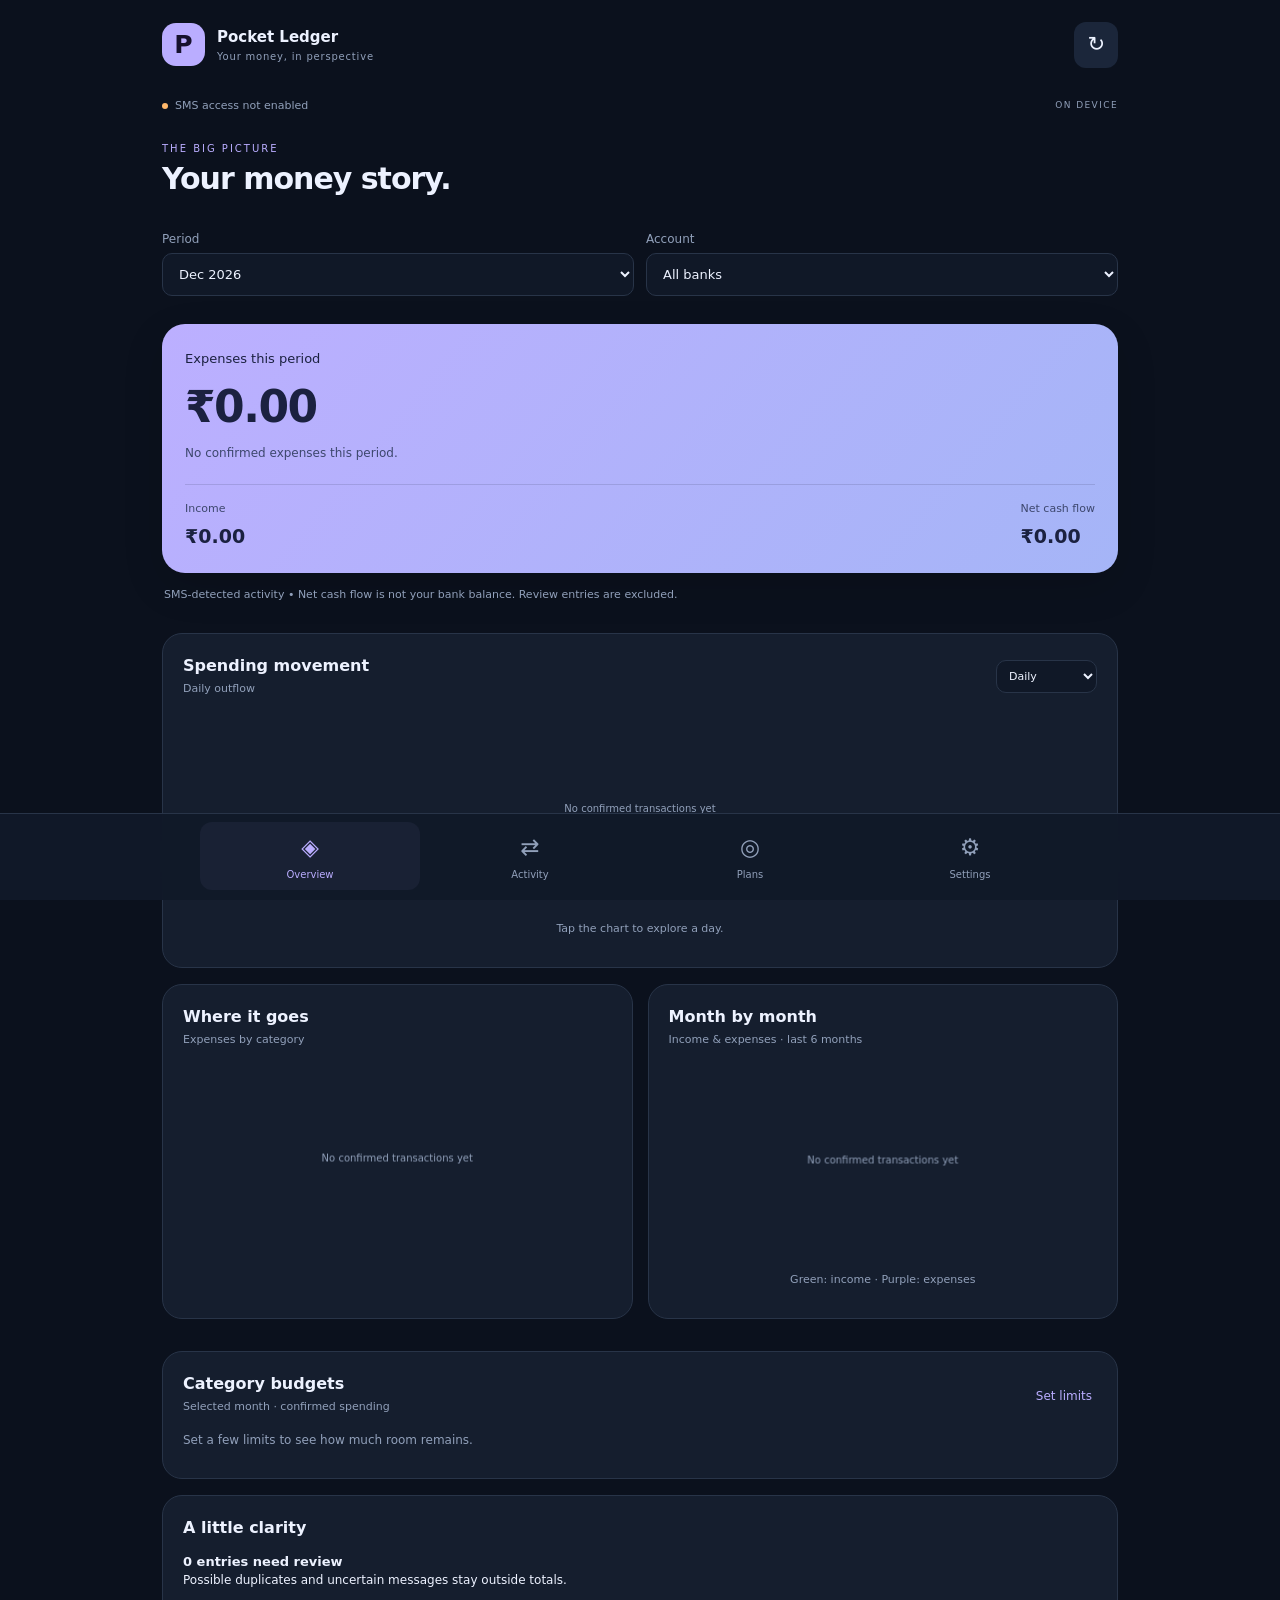
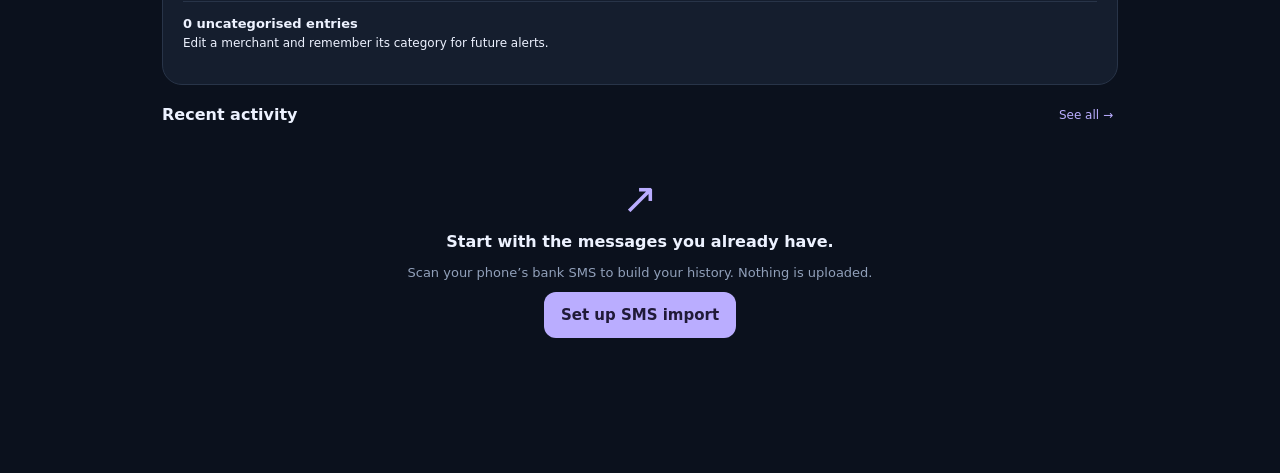
==== app/src/main/assets/index.html @ 3e8f7b01 "Add Android SMS tracker, charts, future plans and verified APK build" ====
<!doctype html><html lang="en"><head><meta charset="utf-8"><meta name="viewport" content="width=device-width,initial-scale=1,viewport-fit=cover"><meta http-equiv="Content-Security-Policy" content="default-src 'self' data:; script-src 'self'; style-src 'self'; connect-src 'none'; img-src 'self' data:"><title>Pocket Ledger</title><link rel="stylesheet" href="style.css"></head><body>
<header><div class="brand"><span class="logo">P</span><div>Pocket Ledger<small>Your money, in perspective</small></div></div><button id="refresh" class="icon" aria-label="Refresh tracker">↻</button></header>
<main><div class="status"><span id="statusDot" class="dot"></span><span id="status">SMS access not enabled</span><span class="local">ON DEVICE</span></div>
<section id="overview" class="page"><div class="title"><div><p class="eyebrow">THE BIG PICTURE</p><h1>Your money story.</h1></div></div><div class="filters"><label>Period<select id="period"></select></label><label>Account<select id="bank"><option value="all">All banks</option><option>KVB</option><option>HDFC</option><option>India Post</option></select></label></div>
<div class="hero"><span>Expenses this period</span><h2 id="expense">₹0</h2><p id="comparison">Import messages to see your spending.</p><div class="heroBottom"><div><small>Income</small><strong id="income">₹0</strong></div><div><small>Net cash flow</small><strong id="net">₹0</strong></div></div></div>
<div class="notice">SMS-detected activity • Net cash flow is not your bank balance. Review entries are excluded.</div>
<article class="card"><div class="cardTitle"><div><h3>Spending movement</h3><p id="trendSubtitle">Daily outflow</p></div><select id="trendMode" aria-label="Trend view"><option value="daily">Daily</option><option value="cumulative">Cumulative</option></select></div><canvas id="trend" height="200" aria-label="Spending line chart"></canvas><p id="trendDetail" class="chartDetail">Tap the chart to explore a day.</p></article>
<div class="grid"><article class="card"><div class="cardTitle"><div><h3>Where it goes</h3><p>Expenses by category</p></div></div><canvas id="pie" height="195" aria-label="Category doughnut chart"></canvas><div id="legend"></div></article><article class="card"><div class="cardTitle"><div><h3>Month by month</h3><p>Income & expenses · last 6 months</p></div></div><canvas id="bars" height="200" aria-label="Monthly income and expense bar chart"></canvas><p class="chartDetail">Green: income · Purple: expenses</p></article></div>
<article class="card"><div class="cardTitle"><div><h3>Category budgets</h3><p>Selected month · confirmed spending</p></div><button id="editBudgets" class="textButton">Set limits</button></div><div id="budgetList"></div></article><article class="card"><h3>A little clarity</h3><div id="insights"></div></article><div class="cardTitle"><h3>Recent activity</h3><button id="seeAll" class="textButton">See all →</button></div><div id="recent"></div><div class="empty" id="welcome"><span class="emptyIcon">↗</span><h3>Start with the messages you already have.</h3><p>Scan your phone’s bank SMS to build your history. Nothing is uploaded.</p><button class="primary" id="welcomeScan">Set up SMS import</button></div></section>
<section id="transactions" class="page hidden"><p class="eyebrow">EVERY RUPEE</p><h1>Your transactions.</h1><input id="search" type="search" placeholder="Search merchant, account or message"><div class="filters"><select id="txStatus" aria-label="Transaction status"><option value="all">All entries</option><option value="confirmed">Confirmed</option><option value="review">Needs review</option><option value="excluded">Excluded</option></select><select id="txDirection" aria-label="Direction"><option value="all">In & out</option><option value="debit">Money out</option><option value="credit">Money in</option></select></div><p class="muted">Uses the period and bank selected on Overview.</p><div id="txList"></div><button id="loadMore" class="secondary hidden">Show more</button></section>
<section id="plans" class="page hidden"><p class="eyebrow">MAKE ROOM FOR WHAT MATTERS</p><h1>Look ahead.</h1><p class="muted">Use a verified balance, not SMS cash flow, to estimate what remains.</p><article class="card"><label>Available money now (₹)<input id="available" type="number" min="0" step="0.01" placeholder="Enter a verified balance"></label><label>Expected income before the horizon (₹)<input id="expected" type="number" min="0" step="0.01" placeholder="0"></label><label>Plan until<input id="horizon" type="date"></label><label>Other costs before that date (₹)<input id="otherCosts" type="number" min="0" step="0.01" placeholder="Bills, everyday spending…"></label></article><div class="hero planHero"><span id="forecastLabel">Estimated remaining</span><h2 id="forecast">—</h2><p id="forecastNote">Enter an available balance to start.</p></div><button id="newPlan" class="primary full">+ Add future expense</button><div id="planList"></div><p class="notice">Estimates only. Enter plans you have not paid yet and remove them after payment. Expected income is not guaranteed. Plans outside the horizon are excluded.</p></section>
<section id="settings" class="page hidden"><p class="eyebrow">YOU ARE IN CONTROL</p><h1>Import & privacy.</h1><article class="card"><h3>Connect your SMS history</h3><p>Enable Read SMS for historical scanning and Receive SMS for new alerts. Supported bank labels: KVB, HDFC, IPPB and DOPBNK / Post Office.</p><button id="permissions" class="primary full">Grant SMS access</button><button id="scan" class="secondary full">Scan all existing messages</button><p id="scanState" class="muted"></p></article><article class="card"><h3>How totals work</h3><p>Only confirmed entries count. Transfers, excluded entries and review entries do not contribute to income or spending. Merchant rules learn from your edits. Unknown merchants stay uncategorised.</p><p>SMS time is shown as the alert date. The actual payment date may differ. Unsupported message formats may not import.</p><p>This app has no Internet permission. Data is stored inside Android’s app storage. Your SMS messages are never edited or deleted. Uninstalling the app removes its data.</p></article><article class="card"><h3>Your data</h3><button id="export" class="secondary full">Export transactions as CSV</button><button id="clear" class="danger full">Delete tracker data</button></article><p class="muted center">Pocket Ledger · SMS edition · 1.0</p></section>
</main><nav aria-label="Main navigation"><button data-page="overview" class="active"><span>◈</span>Overview</button><button data-page="transactions"><span>⇄</span>Activity</button><button data-page="plans"><span>◎</span>Plans</button><button data-page="settings"><span>⚙</span>Settings</button></nav><div id="toast" role="status"></div>
<dialog id="editDialog"><form id="editForm"><div class="cardTitle"><h3>Review transaction</h3><button type="button" class="icon" id="closeEdit" aria-label="Close">×</button></div><div id="editSummary"></div><label>Merchant<input id="editMerchant" maxlength="100"></label><label>Category<select id="editCategory"></select></label><label>Direction<select id="editDirection"><option value="debit">Money out</option><option value="credit">Money in</option></select></label><label>Status<select id="editStatus"><option value="confirmed">Confirmed — include in totals</option><option value="review">Needs review — exclude for now</option><option value="excluded">Excluded — omit from totals</option></select></label><label class="check"><input id="learn" type="checkbox">Remember this merchant category</label><details><summary>Original SMS & parser notes</summary><p id="rawMessage"></p><p id="reason"></p></details><button type="submit" class="primary full">Save changes</button></form></dialog>
<dialog id="planDialog"><form id="planForm"><div class="cardTitle"><h3>Future expense</h3><button id="closePlan" type="button" class="icon" aria-label="Close">×</button></div><label>What are you planning?<input id="planName" maxlength="100" required placeholder="Trip, phone, rent…"></label><label>Amount (₹)<input id="planAmount" type="number" min="0.01" step="0.01" required></label><label>Payment date<input id="planDate" type="date" required></label><button type="submit" class="primary full">Add to plan</button></form></dialog><dialog id="budgetDialog"><form id="budgetForm"><div class="cardTitle"><h3>Monthly category limits</h3><button id="closeBudgets" type="button" class="icon" aria-label="Close">×</button></div><p class="muted">Limits repeat each month. Blank means no limit. Uses the bank filter on Overview.</p><div id="budgetInputs"></div><button type="submit" class="primary full">Save budgets</button></form></dialog><script src="app.js"></script></body></html>
---- app/src/main/assets/style.css ----
:root{color-scheme:dark;--bg:#0b111d;--card:#151e2e;--line:#283448;--text:#edf2ff;--muted:#91a0ba;--accent:#baadff;--green:#75e2b4;--red:#ff9ea8}*{box-sizing:border-box}body{margin:0;background:var(--bg);color:var(--text);font:15px/1.5 system-ui,-apple-system,sans-serif}header{display:flex;justify-content:space-between;align-items:center;max-width:1000px;margin:auto;padding:22px 22px 10px}.brand{display:flex;gap:12px;align-items:center;font-weight:700}.brand small{display:block;font-size:10px;color:var(--muted);font-weight:400;letter-spacing:.8px}.logo{display:grid;place-items:center;background:var(--accent);color:#16112d;border-radius:14px;height:43px;width:43px;font-size:25px}main{max-width:1000px;margin:auto;padding:10px 22px 110px}.status{display:flex;gap:7px;align-items:center;color:var(--muted);font-size:11px;margin:10px 0 27px}.dot{height:6px;width:6px;border-radius:50%;background:#ffb86b}.dot.ok{background:var(--green)}.local{margin-left:auto;letter-spacing:1.4px;font-size:9px}.eyebrow{color:var(--accent);font-size:10px;letter-spacing:2px;margin:0 0 5px}h1{font-size:30px;line-height:1.2;font-weight:600;letter-spacing:-1px;margin:0 0 23px}h2{font-size:44px;line-height:1.15;letter-spacing:-1.5px;margin:12px 0}h3{margin:0;font-size:16px;font-weight:600}p{margin:9px 0;color:var(--muted)}button,input,select{font:inherit}button{cursor:pointer;border:0;border-radius:12px;padding:12px 17px;transition:transform .15s,background .15s}button:active{transform:scale(.97)}button:disabled{opacity:.5}input,select{background:#101827;color:var(--text);border:1px solid var(--line);border-radius:10px;padding:12px;width:100%;min-width:0}select{font-size:13px}input:focus,select:focus,button:focus-visible{outline:2px solid var(--accent);outline-offset:2px}label{display:block;font-size:12px;color:var(--muted);margin:10px 0}label input,label select{margin-top:5px}.filters{display:flex;gap:12px;margin-bottom:18px}.filters>*{flex:1;min-width:0}.hero{background:linear-gradient(130deg,#bcafff,#a5b5f7);border-radius:23px;padding:23px;color:#1b2140;box-shadow:0 14px 40px #0002}.hero span{font-size:13px}.hero p{color:#3d476d;font-size:12px}.heroBottom{border-top:1px solid #454a7433;margin-top:22px;padding-top:16px;display:flex;justify-content:space-between;gap:12px}.heroBottom small,.heroBottom strong{display:block}.heroBottom small{font-size:11px;color:#3d476d}.heroBottom strong{font-size:19px;margin-top:4px}.notice{font-size:11px;color:var(--muted);padding:13px 2px;line-height:1.6}.card{border:1px solid var(--line);background:var(--card);border-radius:20px;padding:20px;margin:16px 0}.cardTitle{display:flex;align-items:center;justify-content:space-between;gap:10px;margin-bottom:12px}.cardTitle p{font-size:11px;margin:3px 0}.cardTitle select{width:auto;max-width:130px;font-size:11px;padding:8px}.grid{display:grid;grid-template-columns:1fr 1fr;gap:15px}.grid .card{min-width:0;margin:0 0 16px}canvas{width:100%;display:block;touch-action:pan-y}.chartDetail{font-size:11px;text-align:center;min-height:17px}.legendRow{display:flex;align-items:center;gap:8px;font-size:12px;margin:9px 0}.legendRow b{margin-left:auto}.swatch{width:8px;height:8px;border-radius:4px}.tx{display:flex;gap:12px;align-items:center;width:100%;padding:15px 3px;background:none;color:var(--text);border-radius:0;border-bottom:1px solid var(--line);text-align:left}.txIcon{display:grid;place-items:center;background:#26324a;border-radius:12px;height:43px;width:43px;flex-shrink:0;color:var(--accent);font-size:19px}.txBody{flex:1;min-width:0}.txBody strong{display:block;overflow:hidden;text-overflow:ellipsis;white-space:nowrap;font-weight:500;font-size:14px}.txBody small{display:block;color:var(--muted);font-size:10px;margin-top:3px}.txAmount{text-align:right;font-size:14px;font-weight:600}.txAmount small{display:block;font-weight:400;font-size:9px;color:var(--muted)}.credit{color:var(--green)}.reviewBadge{color:#ffbd7e!important}.empty{text-align:center;padding:25px 12px}.empty p{font-size:13px}.emptyIcon{font-size:43px;color:var(--accent)}.primary{background:var(--accent);color:#201a38;font-weight:600}.secondary{background:#24314a;color:var(--text);border:1px solid #35435d}.danger{background:#422433;color:#ffbbc3}.full{width:100%;margin-top:12px}.icon{background:#1b263a;color:var(--text);font-size:21px;padding:7px 13px}.textButton{background:none;color:var(--accent);padding:5px;font-size:12px}.muted{font-size:12px;color:var(--muted)}.center{text-align:center}nav{position:fixed;bottom:0;left:0;right:0;display:flex;justify-content:center;background:#111a29f5;border-top:1px solid var(--line);padding:8px 8px max(10px,env(safe-area-inset-bottom));backdrop-filter:blur(15px);z-index:5}nav button{flex:1;max-width:220px;background:none;color:var(--muted);font-size:10px;padding:8px}nav span{display:block;font-size:23px;margin-bottom:3px}nav .active{color:var(--accent);background:#b8a9ff0e}.hidden{display:none!important}.page{animation:appear .2s ease}@keyframes appear{from{opacity:0;transform:translateY(5px)}to{opacity:1;transform:none}}.insight{padding:12px 0;border-bottom:1px solid var(--line);font-size:12px}.insight:last-child{border:0}.insight strong{color:var(--text);display:block;font-size:13px}.planHero{margin:18px 0}.planRow{padding:18px;background:var(--card);border:1px solid var(--line);border-radius:15px;margin:13px 0;display:flex;align-items:center;gap:10px}.planRow div{flex:1}.planRow small{display:block;color:var(--muted)}.planRow button{padding:6px 10px;background:none;color:var(--red)}dialog{background:#151e2e;border:1px solid #3a4864;border-radius:20px;color:var(--text);width:calc(100% - 28px);max-width:480px;max-height:88vh;padding:20px;overflow:auto}dialog::backdrop{background:#0009;backdrop-filter:blur(4px)}.check{display:flex;align-items:center;gap:10px}.check input{width:18px}.check label{margin:0}details{font-size:12px;margin:16px 0}details p{white-space:pre-wrap;overflow-wrap:anywhere}#toast{position:fixed;bottom:95px;left:20px;right:20px;max-width:700px;margin:auto;background:#2a3850;color:white;padding:13px;border-radius:12px;font-size:12px;z-index:20;display:none}#search{margin-bottom:14px}@media(max-width:540px){.grid{grid-template-columns:1fr}h1{font-size:28px}.card{padding:17px}}@media(prefers-reduced-motion:reduce){*{animation:none!important;transition:none!important}}
.budgetTrack{background:#283448;height:5px;border-radius:5px;margin-top:9px;overflow:hidden}.budgetTrack div{height:100%;border-radius:5px}
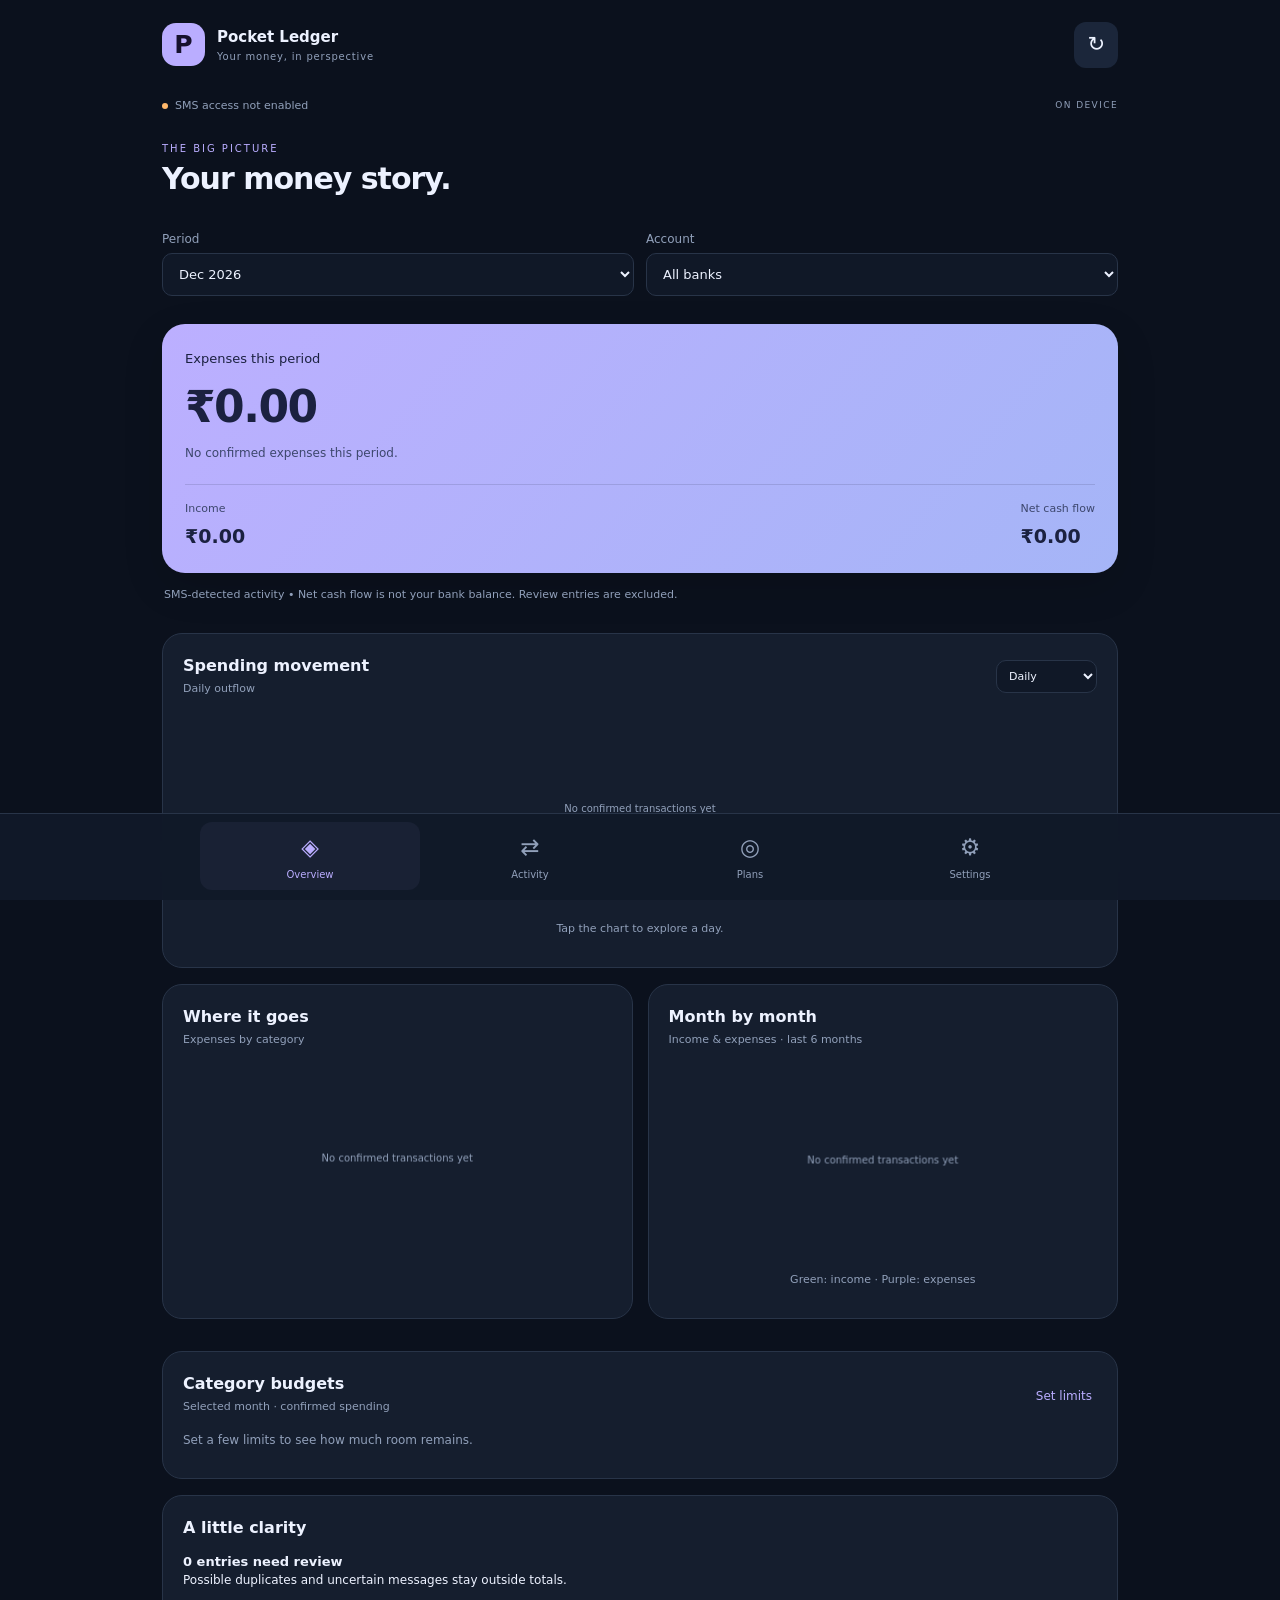
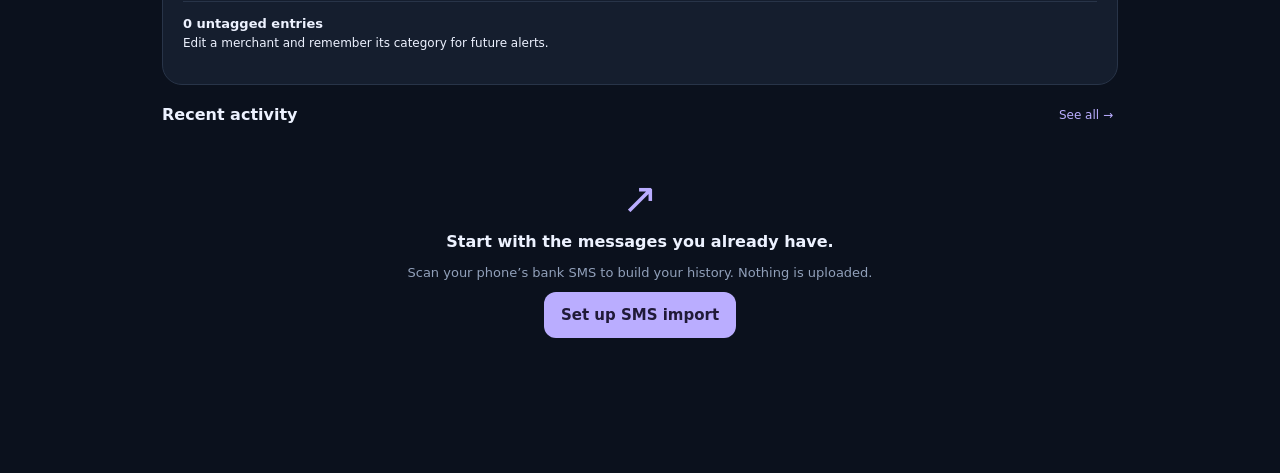
==== commit 4c67c48a: "Support broad bank SMS and automatic merchant categories with tagged filters" ====
--- a/app/src/main/assets/index.html
+++ b/app/src/main/assets/index.html
@@ -1,15 +1,15 @@
 <!doctype html><html lang="en"><head><meta charset="utf-8"><meta name="viewport" content="width=device-width,initial-scale=1,viewport-fit=cover"><meta http-equiv="Content-Security-Policy" content="default-src 'self' data:; script-src 'self'; style-src 'self'; connect-src 'none'; img-src 'self' data:"><title>Pocket Ledger</title><link rel="stylesheet" href="style.css"></head><body>
 <header><div class="brand"><span class="logo">P</span><div>Pocket Ledger<small>Your money, in perspective</small></div></div><button id="refresh" class="icon" aria-label="Refresh tracker">↻</button></header>
 <main><div class="status"><span id="statusDot" class="dot"></span><span id="status">SMS access not enabled</span><span class="local">ON DEVICE</span></div>
-<section id="overview" class="page"><div class="title"><div><p class="eyebrow">THE BIG PICTURE</p><h1>Your money story.</h1></div></div><div class="filters"><label>Period<select id="period"></select></label><label>Account<select id="bank"><option value="all">All banks</option><option>KVB</option><option>HDFC</option><option>India Post</option></select></label></div>
+<section id="overview" class="page"><div class="title"><div><p class="eyebrow">THE BIG PICTURE</p><h1>Your money story.</h1></div></div><div class="filters"><label>Period<select id="period"></select></label><label>Account<select id="bank"><option value="all">All banks</option></select></label></div>
 <div class="hero"><span>Expenses this period</span><h2 id="expense">₹0</h2><p id="comparison">Import messages to see your spending.</p><div class="heroBottom"><div><small>Income</small><strong id="income">₹0</strong></div><div><small>Net cash flow</small><strong id="net">₹0</strong></div></div></div>
 <div class="notice">SMS-detected activity • Net cash flow is not your bank balance. Review entries are excluded.</div>
 <article class="card"><div class="cardTitle"><div><h3>Spending movement</h3><p id="trendSubtitle">Daily outflow</p></div><select id="trendMode" aria-label="Trend view"><option value="daily">Daily</option><option value="cumulative">Cumulative</option></select></div><canvas id="trend" height="200" aria-label="Spending line chart"></canvas><p id="trendDetail" class="chartDetail">Tap the chart to explore a day.</p></article>
 <div class="grid"><article class="card"><div class="cardTitle"><div><h3>Where it goes</h3><p>Expenses by category</p></div></div><canvas id="pie" height="195" aria-label="Category doughnut chart"></canvas><div id="legend"></div></article><article class="card"><div class="cardTitle"><div><h3>Month by month</h3><p>Income & expenses · last 6 months</p></div></div><canvas id="bars" height="200" aria-label="Monthly income and expense bar chart"></canvas><p class="chartDetail">Green: income · Purple: expenses</p></article></div>
 <article class="card"><div class="cardTitle"><div><h3>Category budgets</h3><p>Selected month · confirmed spending</p></div><button id="editBudgets" class="textButton">Set limits</button></div><div id="budgetList"></div></article><article class="card"><h3>A little clarity</h3><div id="insights"></div></article><div class="cardTitle"><h3>Recent activity</h3><button id="seeAll" class="textButton">See all →</button></div><div id="recent"></div><div class="empty" id="welcome"><span class="emptyIcon">↗</span><h3>Start with the messages you already have.</h3><p>Scan your phone’s bank SMS to build your history. Nothing is uploaded.</p><button class="primary" id="welcomeScan">Set up SMS import</button></div></section>
-<section id="transactions" class="page hidden"><p class="eyebrow">EVERY RUPEE</p><h1>Your transactions.</h1><input id="search" type="search" placeholder="Search merchant, account or message"><div class="filters"><select id="txStatus" aria-label="Transaction status"><option value="all">All entries</option><option value="confirmed">Confirmed</option><option value="review">Needs review</option><option value="excluded">Excluded</option></select><select id="txDirection" aria-label="Direction"><option value="all">In & out</option><option value="debit">Money out</option><option value="credit">Money in</option></select></div><p class="muted">Uses the period and bank selected on Overview.</p><div id="txList"></div><button id="loadMore" class="secondary hidden">Show more</button></section>
+<section id="transactions" class="page hidden"><p class="eyebrow">EVERY RUPEE</p><h1>Your transactions.</h1><input id="search" type="search" placeholder="Search merchant, account or message"><div class="filters"><select id="txStatus" aria-label="Transaction status"><option value="all">All entries</option><option value="confirmed">Confirmed</option><option value="review">Needs review</option><option value="excluded">Excluded</option></select><select id="txDirection" aria-label="Direction"><option value="all">In & out</option><option value="debit">Money out</option><option value="credit">Money in</option></select></div><div class="filters"><select id="txTag" aria-label="Category tagging"><option value="all">All categories</option><option value="untagged">Untagged</option><option value="tagged">Tagged</option></select><span id="tagCounts" class="muted"></span></div><p class="muted">Uses the period and bank selected on Overview.</p><div id="txList"></div><button id="loadMore" class="secondary hidden">Show more</button></section>
 <section id="plans" class="page hidden"><p class="eyebrow">MAKE ROOM FOR WHAT MATTERS</p><h1>Look ahead.</h1><p class="muted">Use a verified balance, not SMS cash flow, to estimate what remains.</p><article class="card"><label>Available money now (₹)<input id="available" type="number" min="0" step="0.01" placeholder="Enter a verified balance"></label><label>Expected income before the horizon (₹)<input id="expected" type="number" min="0" step="0.01" placeholder="0"></label><label>Plan until<input id="horizon" type="date"></label><label>Other costs before that date (₹)<input id="otherCosts" type="number" min="0" step="0.01" placeholder="Bills, everyday spending…"></label></article><div class="hero planHero"><span id="forecastLabel">Estimated remaining</span><h2 id="forecast">—</h2><p id="forecastNote">Enter an available balance to start.</p></div><button id="newPlan" class="primary full">+ Add future expense</button><div id="planList"></div><p class="notice">Estimates only. Enter plans you have not paid yet and remove them after payment. Expected income is not guaranteed. Plans outside the horizon are excluded.</p></section>
-<section id="settings" class="page hidden"><p class="eyebrow">YOU ARE IN CONTROL</p><h1>Import & privacy.</h1><article class="card"><h3>Connect your SMS history</h3><p>Enable Read SMS for historical scanning and Receive SMS for new alerts. Supported bank labels: KVB, HDFC, IPPB and DOPBNK / Post Office.</p><button id="permissions" class="primary full">Grant SMS access</button><button id="scan" class="secondary full">Scan all existing messages</button><p id="scanState" class="muted"></p></article><article class="card"><h3>How totals work</h3><p>Only confirmed entries count. Transfers, excluded entries and review entries do not contribute to income or spending. Merchant rules learn from your edits. Unknown merchants stay uncategorised.</p><p>SMS time is shown as the alert date. The actual payment date may differ. Unsupported message formats may not import.</p><p>This app has no Internet permission. Data is stored inside Android’s app storage. Your SMS messages are never edited or deleted. Uninstalling the app removes its data.</p></article><article class="card"><h3>Your data</h3><button id="export" class="secondary full">Export transactions as CSV</button><button id="clear" class="danger full">Delete tracker data</button></article><p class="muted center">Pocket Ledger · SMS edition · 1.0</p></section>
+<section id="settings" class="page hidden"><p class="eyebrow">YOU ARE IN CONTROL</p><h1>Import & privacy.</h1><article class="card"><h3>Connect your SMS history</h3><p>Enable Read SMS for historical scanning and Receive SMS for new alerts. Scans transaction SMS across banks. Known senders are labelled automatically; unfamiliar account/card alerts go to review so you can verify their bank.</p><button id="permissions" class="primary full">Grant SMS access</button><button id="scan" class="secondary full">Scan all existing messages</button><p id="scanState" class="muted"></p></article><article class="card"><h3>How totals work</h3><p>Only confirmed entries count. Transfers, excluded entries and review entries do not contribute to income or spending. Choose “Remember this merchant category” to apply your choice to matching past and future entries. Categories use merchant names found in the SMS. Unknown or ambiguous places stay Untagged. Select Untagged in Transactions, then choose a category to move an entry into Tagged.</p><p>SMS time is shown as the alert date. The actual payment date may differ. Unsupported message formats may not import.</p><p>This app has no Internet permission. Data is stored inside Android’s app storage. Your SMS messages are never edited or deleted. Uninstalling the app removes its data.</p></article><article class="card"><h3>Your data</h3><button id="export" class="secondary full">Export transactions as CSV</button><button id="clear" class="danger full">Delete tracker data</button></article><p class="muted center">Pocket Ledger · All-bank SMS edition · 1.1</p></section>
 </main><nav aria-label="Main navigation"><button data-page="overview" class="active"><span>◈</span>Overview</button><button data-page="transactions"><span>⇄</span>Activity</button><button data-page="plans"><span>◎</span>Plans</button><button data-page="settings"><span>⚙</span>Settings</button></nav><div id="toast" role="status"></div>
-<dialog id="editDialog"><form id="editForm"><div class="cardTitle"><h3>Review transaction</h3><button type="button" class="icon" id="closeEdit" aria-label="Close">×</button></div><div id="editSummary"></div><label>Merchant<input id="editMerchant" maxlength="100"></label><label>Category<select id="editCategory"></select></label><label>Direction<select id="editDirection"><option value="debit">Money out</option><option value="credit">Money in</option></select></label><label>Status<select id="editStatus"><option value="confirmed">Confirmed — include in totals</option><option value="review">Needs review — exclude for now</option><option value="excluded">Excluded — omit from totals</option></select></label><label class="check"><input id="learn" type="checkbox">Remember this merchant category</label><details><summary>Original SMS & parser notes</summary><p id="rawMessage"></p><p id="reason"></p></details><button type="submit" class="primary full">Save changes</button></form></dialog>
+<dialog id="editDialog"><form id="editForm"><div class="cardTitle"><h3>Review transaction</h3><button type="button" class="icon" id="closeEdit" aria-label="Close">×</button></div><div id="editSummary"></div><label>Bank<input id="editBank" maxlength="100" required></label><label>Merchant<input id="editMerchant" maxlength="100"></label><label>Category<select id="editCategory"></select></label><label>Direction<select id="editDirection"><option value="debit">Money out</option><option value="credit">Money in</option></select></label><label>Status<select id="editStatus"><option value="confirmed">Confirmed — include in totals</option><option value="review">Needs review — exclude for now</option><option value="excluded">Excluded — omit from totals</option></select></label><label class="check"><input id="learn" type="checkbox">Remember this merchant category</label><details><summary>Original SMS & parser notes</summary><p id="rawMessage"></p><p id="reason"></p></details><button type="submit" class="primary full">Save changes</button></form></dialog>
 <dialog id="planDialog"><form id="planForm"><div class="cardTitle"><h3>Future expense</h3><button id="closePlan" type="button" class="icon" aria-label="Close">×</button></div><label>What are you planning?<input id="planName" maxlength="100" required placeholder="Trip, phone, rent…"></label><label>Amount (₹)<input id="planAmount" type="number" min="0.01" step="0.01" required></label><label>Payment date<input id="planDate" type="date" required></label><button type="submit" class="primary full">Add to plan</button></form></dialog><dialog id="budgetDialog"><form id="budgetForm"><div class="cardTitle"><h3>Monthly category limits</h3><button id="closeBudgets" type="button" class="icon" aria-label="Close">×</button></div><p class="muted">Limits repeat each month. Blank means no limit. Uses the bank filter on Overview.</p><div id="budgetInputs"></div><button type="submit" class="primary full">Save budgets</button></form></dialog><script src="app.js"></script></body></html>
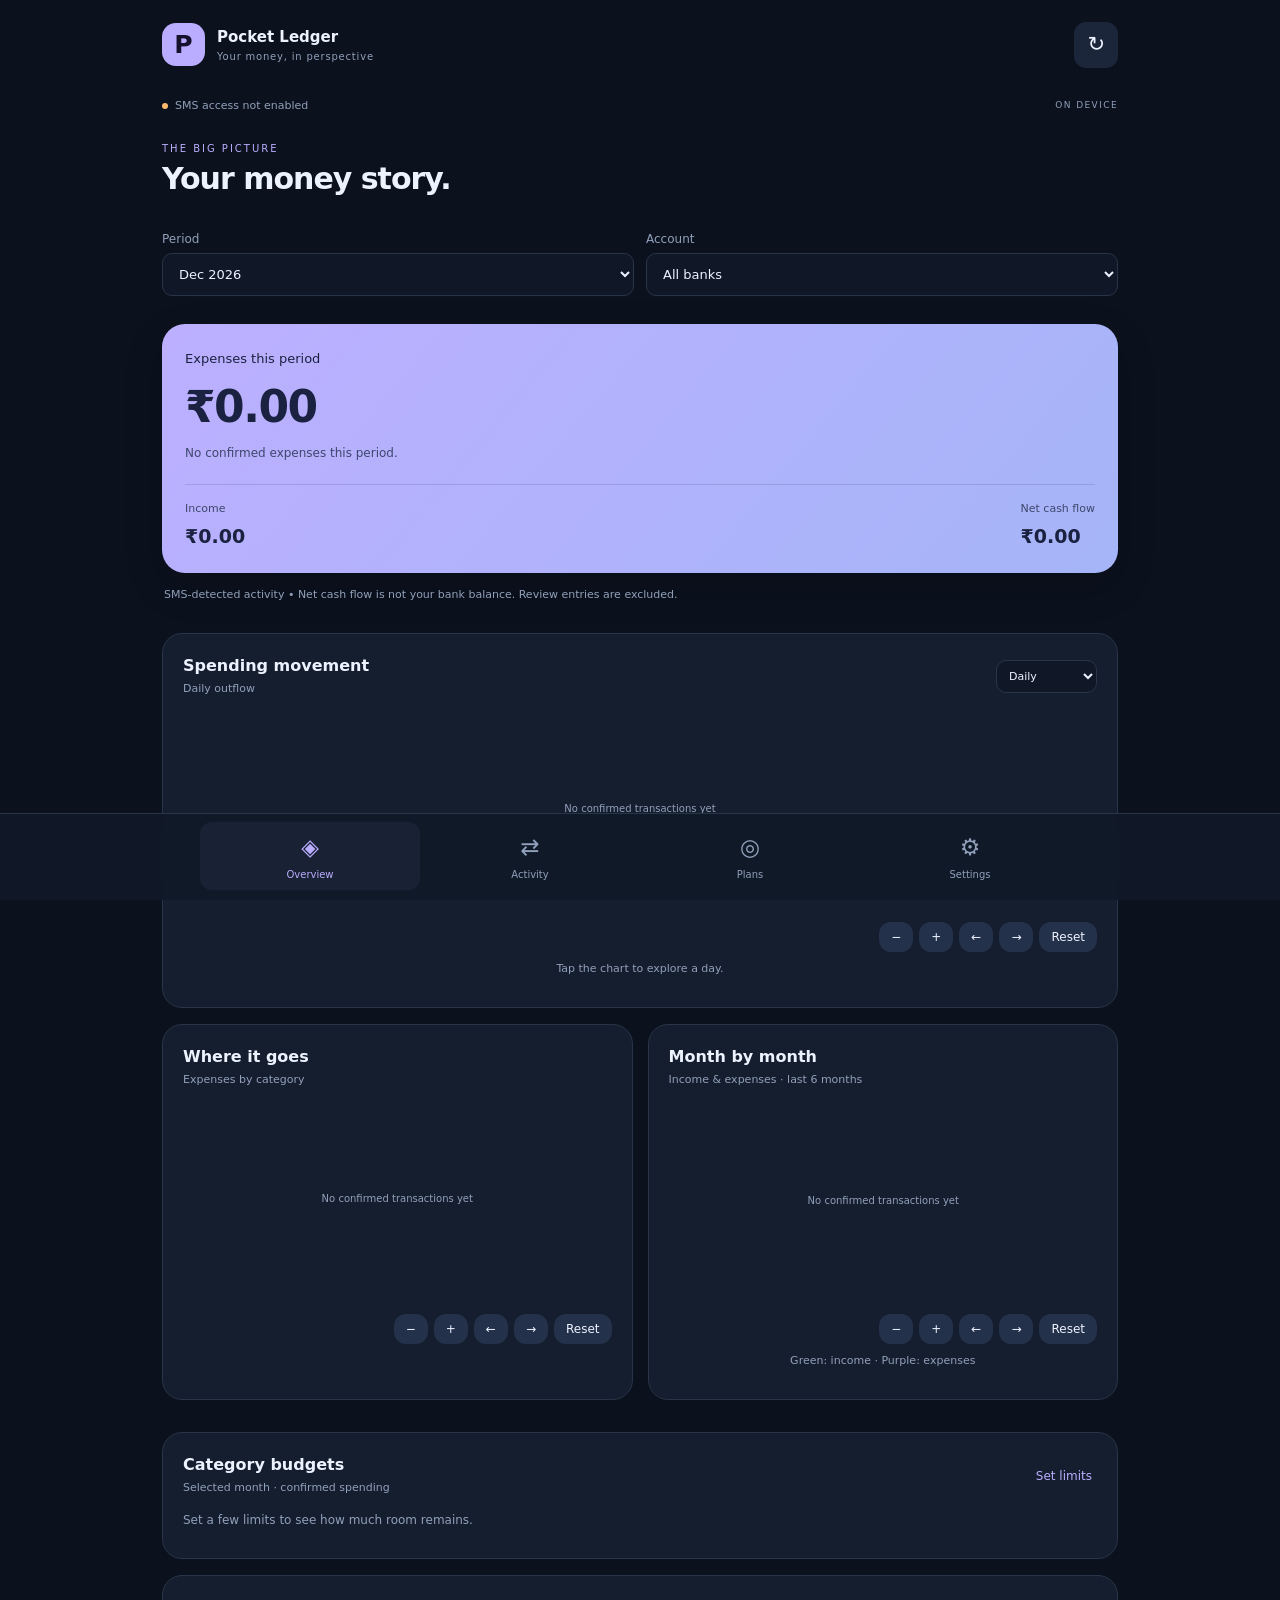
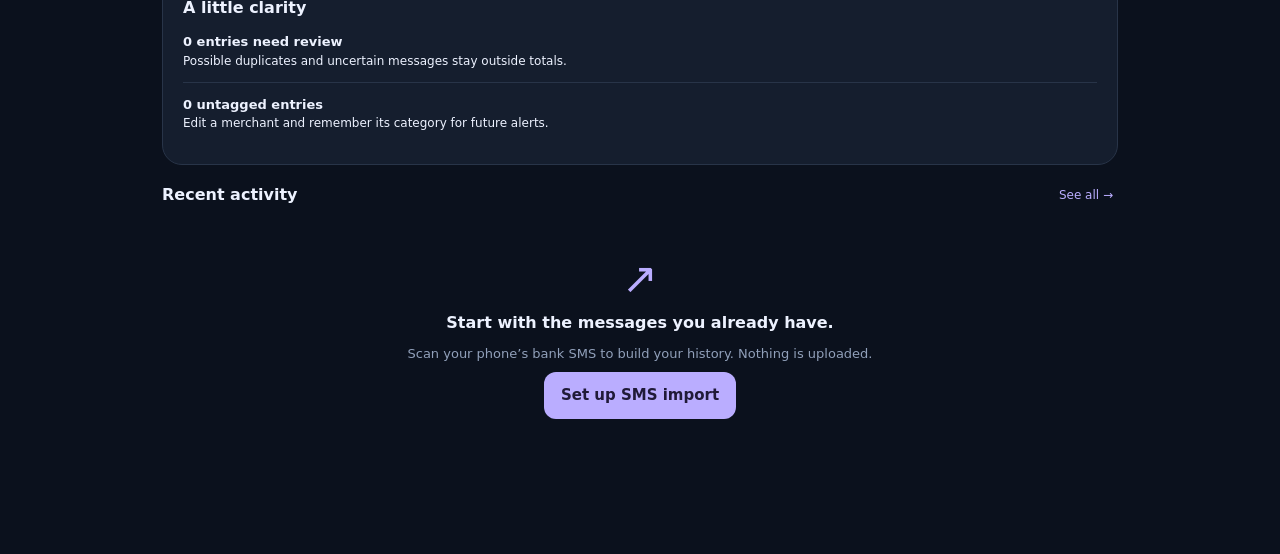
==== commit 87f0ffc7: "Fix scan progress, bounded charts and reliable category editing" ====
--- a/app/src/main/assets/index.html
+++ b/app/src/main/assets/index.html
@@ -1,15 +1,15 @@
 <!doctype html><html lang="en"><head><meta charset="utf-8"><meta name="viewport" content="width=device-width,initial-scale=1,viewport-fit=cover"><meta http-equiv="Content-Security-Policy" content="default-src 'self' data:; script-src 'self'; style-src 'self'; connect-src 'none'; img-src 'self' data:"><title>Pocket Ledger</title><link rel="stylesheet" href="style.css"></head><body>
 <header><div class="brand"><span class="logo">P</span><div>Pocket Ledger<small>Your money, in perspective</small></div></div><button id="refresh" class="icon" aria-label="Refresh tracker">↻</button></header>
-<main><div class="status"><span id="statusDot" class="dot"></span><span id="status">SMS access not enabled</span><span class="local">ON DEVICE</span></div>
+<main><div class="status"><span id="statusDot" class="dot"></span><span id="status">SMS access not enabled</span><span class="local">ON DEVICE</span></div><article id="scanPanel" class="card hidden" role="status" aria-live="polite"><div class="cardTitle"><strong id="scanLabel">Preparing scan…</strong><button id="stopScan" class="textButton">Stop scan</button></div><progress id="scanProgress" max="100" value="0"></progress><p id="scanStats" class="muted"></p></article>
 <section id="overview" class="page"><div class="title"><div><p class="eyebrow">THE BIG PICTURE</p><h1>Your money story.</h1></div></div><div class="filters"><label>Period<select id="period"></select></label><label>Account<select id="bank"><option value="all">All banks</option></select></label></div>
 <div class="hero"><span>Expenses this period</span><h2 id="expense">₹0</h2><p id="comparison">Import messages to see your spending.</p><div class="heroBottom"><div><small>Income</small><strong id="income">₹0</strong></div><div><small>Net cash flow</small><strong id="net">₹0</strong></div></div></div>
 <div class="notice">SMS-detected activity • Net cash flow is not your bank balance. Review entries are excluded.</div>
-<article class="card"><div class="cardTitle"><div><h3>Spending movement</h3><p id="trendSubtitle">Daily outflow</p></div><select id="trendMode" aria-label="Trend view"><option value="daily">Daily</option><option value="cumulative">Cumulative</option></select></div><canvas id="trend" height="200" aria-label="Spending line chart"></canvas><p id="trendDetail" class="chartDetail">Tap the chart to explore a day.</p></article>
-<div class="grid"><article class="card"><div class="cardTitle"><div><h3>Where it goes</h3><p>Expenses by category</p></div></div><canvas id="pie" height="195" aria-label="Category doughnut chart"></canvas><div id="legend"></div></article><article class="card"><div class="cardTitle"><div><h3>Month by month</h3><p>Income & expenses · last 6 months</p></div></div><canvas id="bars" height="200" aria-label="Monthly income and expense bar chart"></canvas><p class="chartDetail">Green: income · Purple: expenses</p></article></div>
+<article class="card"><div class="cardTitle"><div><h3>Spending movement</h3><p id="trendSubtitle">Daily outflow</p></div><select id="trendMode" aria-label="Trend view"><option value="daily">Daily</option><option value="cumulative">Cumulative</option></select></div><div class="chartViewport"><canvas id="trend" height="200" data-height="200" aria-label="Spending line chart"></canvas></div><div class="chartControls" data-chart="trend"><button type="button" data-action="out" aria-label="Zoom out trend">−</button><button type="button" data-action="in" aria-label="Zoom in trend">+</button><button type="button" data-action="left" aria-label="Pan left trend">←</button><button type="button" data-action="right" aria-label="Pan right trend">→</button><button type="button" data-action="reset">Reset</button></div><p id="trendDetail" class="chartDetail">Tap the chart to explore a day.</p></article>
+<div class="grid"><article class="card"><div class="cardTitle"><div><h3>Where it goes</h3><p>Expenses by category</p></div></div><div class="chartViewport"><canvas id="pie" height="195" data-height="195" aria-label="Category doughnut chart"></canvas></div><div class="chartControls" data-chart="pie"><button type="button" data-action="out" aria-label="Zoom out pie">−</button><button type="button" data-action="in" aria-label="Zoom in pie">+</button><button type="button" data-action="left" aria-label="Pan left pie">←</button><button type="button" data-action="right" aria-label="Pan right pie">→</button><button type="button" data-action="reset">Reset</button></div><div id="legend"></div></article><article class="card"><div class="cardTitle"><div><h3>Month by month</h3><p>Income & expenses · last 6 months</p></div></div><div class="chartViewport"><canvas id="bars" height="200" data-height="200" aria-label="Monthly income and expense bar chart"></canvas></div><div class="chartControls" data-chart="bars"><button type="button" data-action="out" aria-label="Zoom out bars">−</button><button type="button" data-action="in" aria-label="Zoom in bars">+</button><button type="button" data-action="left" aria-label="Pan left bars">←</button><button type="button" data-action="right" aria-label="Pan right bars">→</button><button type="button" data-action="reset">Reset</button></div><p class="chartDetail">Green: income · Purple: expenses</p></article></div>
 <article class="card"><div class="cardTitle"><div><h3>Category budgets</h3><p>Selected month · confirmed spending</p></div><button id="editBudgets" class="textButton">Set limits</button></div><div id="budgetList"></div></article><article class="card"><h3>A little clarity</h3><div id="insights"></div></article><div class="cardTitle"><h3>Recent activity</h3><button id="seeAll" class="textButton">See all →</button></div><div id="recent"></div><div class="empty" id="welcome"><span class="emptyIcon">↗</span><h3>Start with the messages you already have.</h3><p>Scan your phone’s bank SMS to build your history. Nothing is uploaded.</p><button class="primary" id="welcomeScan">Set up SMS import</button></div></section>
-<section id="transactions" class="page hidden"><p class="eyebrow">EVERY RUPEE</p><h1>Your transactions.</h1><input id="search" type="search" placeholder="Search merchant, account or message"><div class="filters"><select id="txStatus" aria-label="Transaction status"><option value="all">All entries</option><option value="confirmed">Confirmed</option><option value="review">Needs review</option><option value="excluded">Excluded</option></select><select id="txDirection" aria-label="Direction"><option value="all">In & out</option><option value="debit">Money out</option><option value="credit">Money in</option></select></div><div class="filters"><select id="txTag" aria-label="Category tagging"><option value="all">All categories</option><option value="untagged">Untagged</option><option value="tagged">Tagged</option></select><span id="tagCounts" class="muted"></span></div><p class="muted">Uses the period and bank selected on Overview.</p><div id="txList"></div><button id="loadMore" class="secondary hidden">Show more</button></section>
+<section id="transactions" class="page hidden"><p class="eyebrow">EVERY RUPEE</p><h1>Your transactions.</h1><input id="search" type="search" placeholder="Search merchant, account or message"><div class="filters"><select id="txStatus" aria-label="Transaction status"><option value="all">All entries</option><option value="confirmed">Confirmed</option><option value="review">Needs review</option><option value="excluded">Excluded</option></select><select id="txDirection" aria-label="Direction"><option value="all">In & out</option><option value="debit">Money out</option><option value="credit">Money in</option></select></div><div class="filters"><select id="txTag" aria-label="Category tagging"><option value="all">All categories</option><option value="untagged">Untagged</option><option value="tagged">Tagged</option></select><span id="tagCounts" class="muted"></span></div><p class="muted">Uses the period and bank selected on Overview.</p><article class="card"><h3>Spending by category</h3><p class="muted">Confirmed expenses · share of selected spending</p><div id="categoryBars"></div></article><div id="txList"></div><button id="loadMore" class="secondary hidden">Show more</button></section>
 <section id="plans" class="page hidden"><p class="eyebrow">MAKE ROOM FOR WHAT MATTERS</p><h1>Look ahead.</h1><p class="muted">Use a verified balance, not SMS cash flow, to estimate what remains.</p><article class="card"><label>Available money now (₹)<input id="available" type="number" min="0" step="0.01" placeholder="Enter a verified balance"></label><label>Expected income before the horizon (₹)<input id="expected" type="number" min="0" step="0.01" placeholder="0"></label><label>Plan until<input id="horizon" type="date"></label><label>Other costs before that date (₹)<input id="otherCosts" type="number" min="0" step="0.01" placeholder="Bills, everyday spending…"></label></article><div class="hero planHero"><span id="forecastLabel">Estimated remaining</span><h2 id="forecast">—</h2><p id="forecastNote">Enter an available balance to start.</p></div><button id="newPlan" class="primary full">+ Add future expense</button><div id="planList"></div><p class="notice">Estimates only. Enter plans you have not paid yet and remove them after payment. Expected income is not guaranteed. Plans outside the horizon are excluded.</p></section>
-<section id="settings" class="page hidden"><p class="eyebrow">YOU ARE IN CONTROL</p><h1>Import & privacy.</h1><article class="card"><h3>Connect your SMS history</h3><p>Enable Read SMS for historical scanning and Receive SMS for new alerts. Scans transaction SMS across banks. Known senders are labelled automatically; unfamiliar account/card alerts go to review so you can verify their bank.</p><button id="permissions" class="primary full">Grant SMS access</button><button id="scan" class="secondary full">Scan all existing messages</button><p id="scanState" class="muted"></p></article><article class="card"><h3>How totals work</h3><p>Only confirmed entries count. Transfers, excluded entries and review entries do not contribute to income or spending. Choose “Remember this merchant category” to apply your choice to matching past and future entries. Categories use merchant names found in the SMS. Unknown or ambiguous places stay Untagged. Select Untagged in Transactions, then choose a category to move an entry into Tagged.</p><p>SMS time is shown as the alert date. The actual payment date may differ. Unsupported message formats may not import.</p><p>This app has no Internet permission. Data is stored inside Android’s app storage. Your SMS messages are never edited or deleted. Uninstalling the app removes its data.</p></article><article class="card"><h3>Your data</h3><button id="export" class="secondary full">Export transactions as CSV</button><button id="clear" class="danger full">Delete tracker data</button></article><p class="muted center">Pocket Ledger · All-bank SMS edition · 1.1</p></section>
+<section id="settings" class="page hidden"><p class="eyebrow">YOU ARE IN CONTROL</p><h1>Import & privacy.</h1><article class="card"><h3>Connect your SMS history</h3><p>Enable Read SMS for historical scanning and Receive SMS for new alerts. Scans transaction SMS across banks. Known senders are labelled automatically; unfamiliar account/card alerts go to review so you can verify their bank.</p><button id="permissions" class="primary full">Grant SMS access</button><button id="scan" class="secondary full">Scan all existing messages</button><p id="scanState" class="muted"></p></article><article class="card"><h3>How totals work</h3><p>Only confirmed entries count. Transfers, excluded entries and review entries do not contribute to income or spending. Choose “Remember this merchant category” to apply your choice to matching past and future entries. Categories use merchant names found in the SMS. Unknown or ambiguous places stay Untagged. Select Untagged in Transactions, then choose a category to move an entry into Tagged.</p><p>SMS time is shown as the alert date. The actual payment date may differ. Unsupported message formats may not import.</p><p>This app has no Internet permission. Data is stored inside Android’s app storage. Your SMS messages are never edited or deleted. Uninstalling the app removes its data.</p></article><article class="card"><h3>Your data</h3><button id="export" class="secondary full">Export transactions as CSV</button><button id="clear" class="danger full">Delete tracker data</button></article><p class="muted center">Pocket Ledger · All-bank SMS edition · 1.2</p></section>
 </main><nav aria-label="Main navigation"><button data-page="overview" class="active"><span>◈</span>Overview</button><button data-page="transactions"><span>⇄</span>Activity</button><button data-page="plans"><span>◎</span>Plans</button><button data-page="settings"><span>⚙</span>Settings</button></nav><div id="toast" role="status"></div>
-<dialog id="editDialog"><form id="editForm"><div class="cardTitle"><h3>Review transaction</h3><button type="button" class="icon" id="closeEdit" aria-label="Close">×</button></div><div id="editSummary"></div><label>Bank<input id="editBank" maxlength="100" required></label><label>Merchant<input id="editMerchant" maxlength="100"></label><label>Category<select id="editCategory"></select></label><label>Direction<select id="editDirection"><option value="debit">Money out</option><option value="credit">Money in</option></select></label><label>Status<select id="editStatus"><option value="confirmed">Confirmed — include in totals</option><option value="review">Needs review — exclude for now</option><option value="excluded">Excluded — omit from totals</option></select></label><label class="check"><input id="learn" type="checkbox">Remember this merchant category</label><details><summary>Original SMS & parser notes</summary><p id="rawMessage"></p><p id="reason"></p></details><button type="submit" class="primary full">Save changes</button></form></dialog>
+<dialog id="editDialog"><form id="editForm"><div class="cardTitle"><h3>Review transaction</h3><button type="button" class="icon" id="closeEdit" aria-label="Close">×</button></div><div id="editSummary"></div><label>Bank<input id="editBank" maxlength="100" required></label><label>Merchant<input id="editMerchant" maxlength="100"></label><label>Category<select id="editCategory"></select></label><label>Direction<select id="editDirection"><option value="debit">Money out</option><option value="credit">Money in</option></select></label><label>Status<select id="editStatus"><option value="confirmed">Confirmed — include in totals</option><option value="review">Needs review — exclude for now</option><option value="excluded">Excluded — omit from totals</option></select></label><label class="check"><input id="learn" type="checkbox">Remember this merchant category</label><details><summary>Original SMS & parser notes</summary><p id="rawMessage"></p><p id="reason"></p></details><button id="saveEdit" type="submit" class="primary full">Save changes</button></form></dialog>
 <dialog id="planDialog"><form id="planForm"><div class="cardTitle"><h3>Future expense</h3><button id="closePlan" type="button" class="icon" aria-label="Close">×</button></div><label>What are you planning?<input id="planName" maxlength="100" required placeholder="Trip, phone, rent…"></label><label>Amount (₹)<input id="planAmount" type="number" min="0.01" step="0.01" required></label><label>Payment date<input id="planDate" type="date" required></label><button type="submit" class="primary full">Add to plan</button></form></dialog><dialog id="budgetDialog"><form id="budgetForm"><div class="cardTitle"><h3>Monthly category limits</h3><button id="closeBudgets" type="button" class="icon" aria-label="Close">×</button></div><p class="muted">Limits repeat each month. Blank means no limit. Uses the bank filter on Overview.</p><div id="budgetInputs"></div><button type="submit" class="primary full">Save budgets</button></form></dialog><script src="app.js"></script></body></html>
--- a/app/src/main/assets/style.css
+++ b/app/src/main/assets/style.css
@@ -1,2 +1,4 @@
 :root{color-scheme:dark;--bg:#0b111d;--card:#151e2e;--line:#283448;--text:#edf2ff;--muted:#91a0ba;--accent:#baadff;--green:#75e2b4;--red:#ff9ea8}*{box-sizing:border-box}body{margin:0;background:var(--bg);color:var(--text);font:15px/1.5 system-ui,-apple-system,sans-serif}header{display:flex;justify-content:space-between;align-items:center;max-width:1000px;margin:auto;padding:22px 22px 10px}.brand{display:flex;gap:12px;align-items:center;font-weight:700}.brand small{display:block;font-size:10px;color:var(--muted);font-weight:400;letter-spacing:.8px}.logo{display:grid;place-items:center;background:var(--accent);color:#16112d;border-radius:14px;height:43px;width:43px;font-size:25px}main{max-width:1000px;margin:auto;padding:10px 22px 110px}.status{display:flex;gap:7px;align-items:center;color:var(--muted);font-size:11px;margin:10px 0 27px}.dot{height:6px;width:6px;border-radius:50%;background:#ffb86b}.dot.ok{background:var(--green)}.local{margin-left:auto;letter-spacing:1.4px;font-size:9px}.eyebrow{color:var(--accent);font-size:10px;letter-spacing:2px;margin:0 0 5px}h1{font-size:30px;line-height:1.2;font-weight:600;letter-spacing:-1px;margin:0 0 23px}h2{font-size:44px;line-height:1.15;letter-spacing:-1.5px;margin:12px 0}h3{margin:0;font-size:16px;font-weight:600}p{margin:9px 0;color:var(--muted)}button,input,select{font:inherit}button{cursor:pointer;border:0;border-radius:12px;padding:12px 17px;transition:transform .15s,background .15s}button:active{transform:scale(.97)}button:disabled{opacity:.5}input,select{background:#101827;color:var(--text);border:1px solid var(--line);border-radius:10px;padding:12px;width:100%;min-width:0}select{font-size:13px}input:focus,select:focus,button:focus-visible{outline:2px solid var(--accent);outline-offset:2px}label{display:block;font-size:12px;color:var(--muted);margin:10px 0}label input,label select{margin-top:5px}.filters{display:flex;gap:12px;margin-bottom:18px}.filters>*{flex:1;min-width:0}.hero{background:linear-gradient(130deg,#bcafff,#a5b5f7);border-radius:23px;padding:23px;color:#1b2140;box-shadow:0 14px 40px #0002}.hero span{font-size:13px}.hero p{color:#3d476d;font-size:12px}.heroBottom{border-top:1px solid #454a7433;margin-top:22px;padding-top:16px;display:flex;justify-content:space-between;gap:12px}.heroBottom small,.heroBottom strong{display:block}.heroBottom small{font-size:11px;color:#3d476d}.heroBottom strong{font-size:19px;margin-top:4px}.notice{font-size:11px;color:var(--muted);padding:13px 2px;line-height:1.6}.card{border:1px solid var(--line);background:var(--card);border-radius:20px;padding:20px;margin:16px 0}.cardTitle{display:flex;align-items:center;justify-content:space-between;gap:10px;margin-bottom:12px}.cardTitle p{font-size:11px;margin:3px 0}.cardTitle select{width:auto;max-width:130px;font-size:11px;padding:8px}.grid{display:grid;grid-template-columns:1fr 1fr;gap:15px}.grid .card{min-width:0;margin:0 0 16px}canvas{width:100%;display:block;touch-action:pan-y}.chartDetail{font-size:11px;text-align:center;min-height:17px}.legendRow{display:flex;align-items:center;gap:8px;font-size:12px;margin:9px 0}.legendRow b{margin-left:auto}.swatch{width:8px;height:8px;border-radius:4px}.tx{display:flex;gap:12px;align-items:center;width:100%;padding:15px 3px;background:none;color:var(--text);border-radius:0;border-bottom:1px solid var(--line);text-align:left}.txIcon{display:grid;place-items:center;background:#26324a;border-radius:12px;height:43px;width:43px;flex-shrink:0;color:var(--accent);font-size:19px}.txBody{flex:1;min-width:0}.txBody strong{display:block;overflow:hidden;text-overflow:ellipsis;white-space:nowrap;font-weight:500;font-size:14px}.txBody small{display:block;color:var(--muted);font-size:10px;margin-top:3px}.txAmount{text-align:right;font-size:14px;font-weight:600}.txAmount small{display:block;font-weight:400;font-size:9px;color:var(--muted)}.credit{color:var(--green)}.reviewBadge{color:#ffbd7e!important}.empty{text-align:center;padding:25px 12px}.empty p{font-size:13px}.emptyIcon{font-size:43px;color:var(--accent)}.primary{background:var(--accent);color:#201a38;font-weight:600}.secondary{background:#24314a;color:var(--text);border:1px solid #35435d}.danger{background:#422433;color:#ffbbc3}.full{width:100%;margin-top:12px}.icon{background:#1b263a;color:var(--text);font-size:21px;padding:7px 13px}.textButton{background:none;color:var(--accent);padding:5px;font-size:12px}.muted{font-size:12px;color:var(--muted)}.center{text-align:center}nav{position:fixed;bottom:0;left:0;right:0;display:flex;justify-content:center;background:#111a29f5;border-top:1px solid var(--line);padding:8px 8px max(10px,env(safe-area-inset-bottom));backdrop-filter:blur(15px);z-index:5}nav button{flex:1;max-width:220px;background:none;color:var(--muted);font-size:10px;padding:8px}nav span{display:block;font-size:23px;margin-bottom:3px}nav .active{color:var(--accent);background:#b8a9ff0e}.hidden{display:none!important}.page{animation:appear .2s ease}@keyframes appear{from{opacity:0;transform:translateY(5px)}to{opacity:1;transform:none}}.insight{padding:12px 0;border-bottom:1px solid var(--line);font-size:12px}.insight:last-child{border:0}.insight strong{color:var(--text);display:block;font-size:13px}.planHero{margin:18px 0}.planRow{padding:18px;background:var(--card);border:1px solid var(--line);border-radius:15px;margin:13px 0;display:flex;align-items:center;gap:10px}.planRow div{flex:1}.planRow small{display:block;color:var(--muted)}.planRow button{padding:6px 10px;background:none;color:var(--red)}dialog{background:#151e2e;border:1px solid #3a4864;border-radius:20px;color:var(--text);width:calc(100% - 28px);max-width:480px;max-height:88vh;padding:20px;overflow:auto}dialog::backdrop{background:#0009;backdrop-filter:blur(4px)}.check{display:flex;align-items:center;gap:10px}.check input{width:18px}.check label{margin:0}details{font-size:12px;margin:16px 0}details p{white-space:pre-wrap;overflow-wrap:anywhere}#toast{position:fixed;bottom:95px;left:20px;right:20px;max-width:700px;margin:auto;background:#2a3850;color:white;padding:13px;border-radius:12px;font-size:12px;z-index:20;display:none}#search{margin-bottom:14px}@media(max-width:540px){.grid{grid-template-columns:1fr}h1{font-size:28px}.card{padding:17px}}@media(prefers-reduced-motion:reduce){*{animation:none!important;transition:none!important}}
 .budgetTrack{background:#283448;height:5px;border-radius:5px;margin-top:9px;overflow:hidden}.budgetTrack div{height:100%;border-radius:5px}
+
+.chartViewport{height:200px;overflow:hidden;position:relative;contain:layout paint}.chartViewport canvas{height:200px;max-height:200px;width:100%;max-width:100%;display:block}.chartControls{display:flex;gap:6px;justify-content:flex-end;margin-top:10px}.chartControls button{padding:6px 12px;background:#24314a;color:var(--text);font-size:12px}.categoryRow{padding:12px 0}.categoryHeading{display:flex;justify-content:space-between;gap:10px;font-size:12px}.categoryFill{height:8px;background:#29364d;border-radius:8px;overflow:hidden;margin-top:8px}.categoryFill span{display:block;height:100%;border-radius:8px}progress{display:block;width:100%;height:10px;accent-color:var(--accent)}#scanPanel{padding:14px;margin-top:0}#scanPanel p{margin-bottom:0}
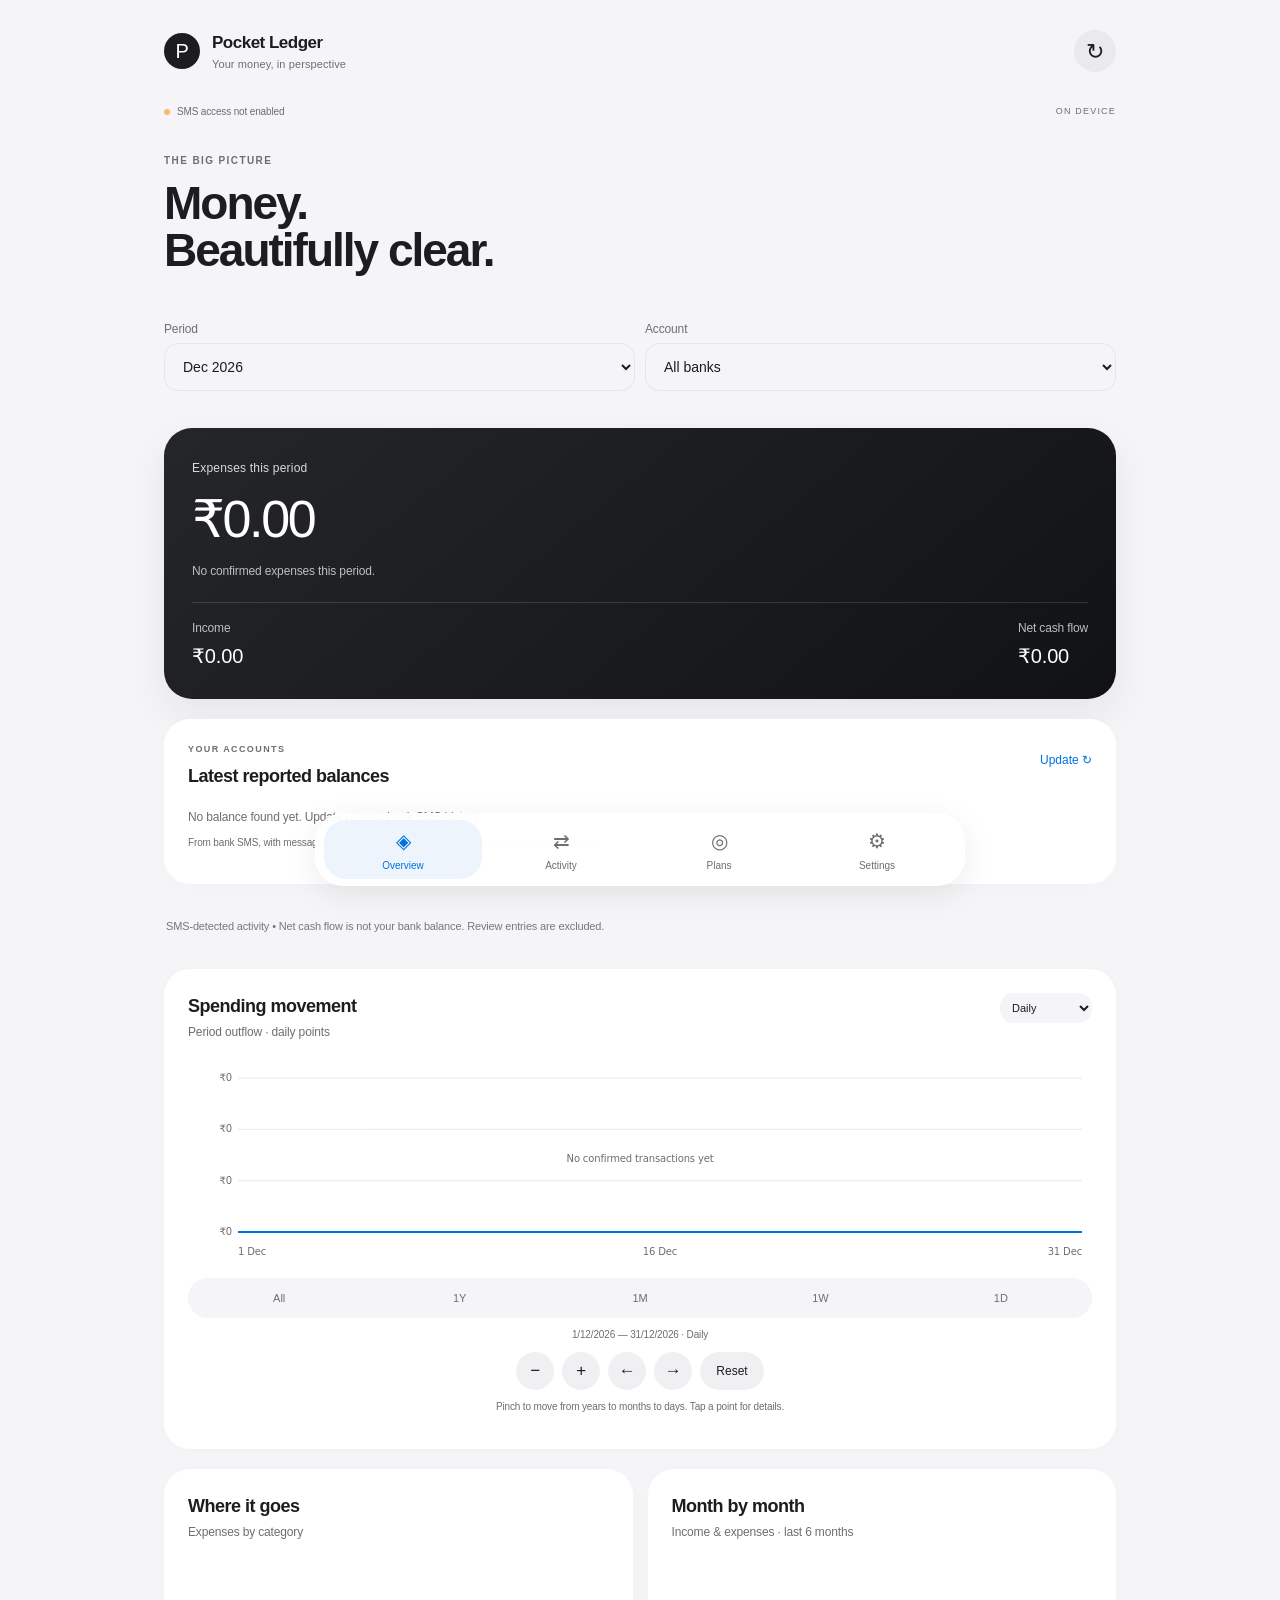
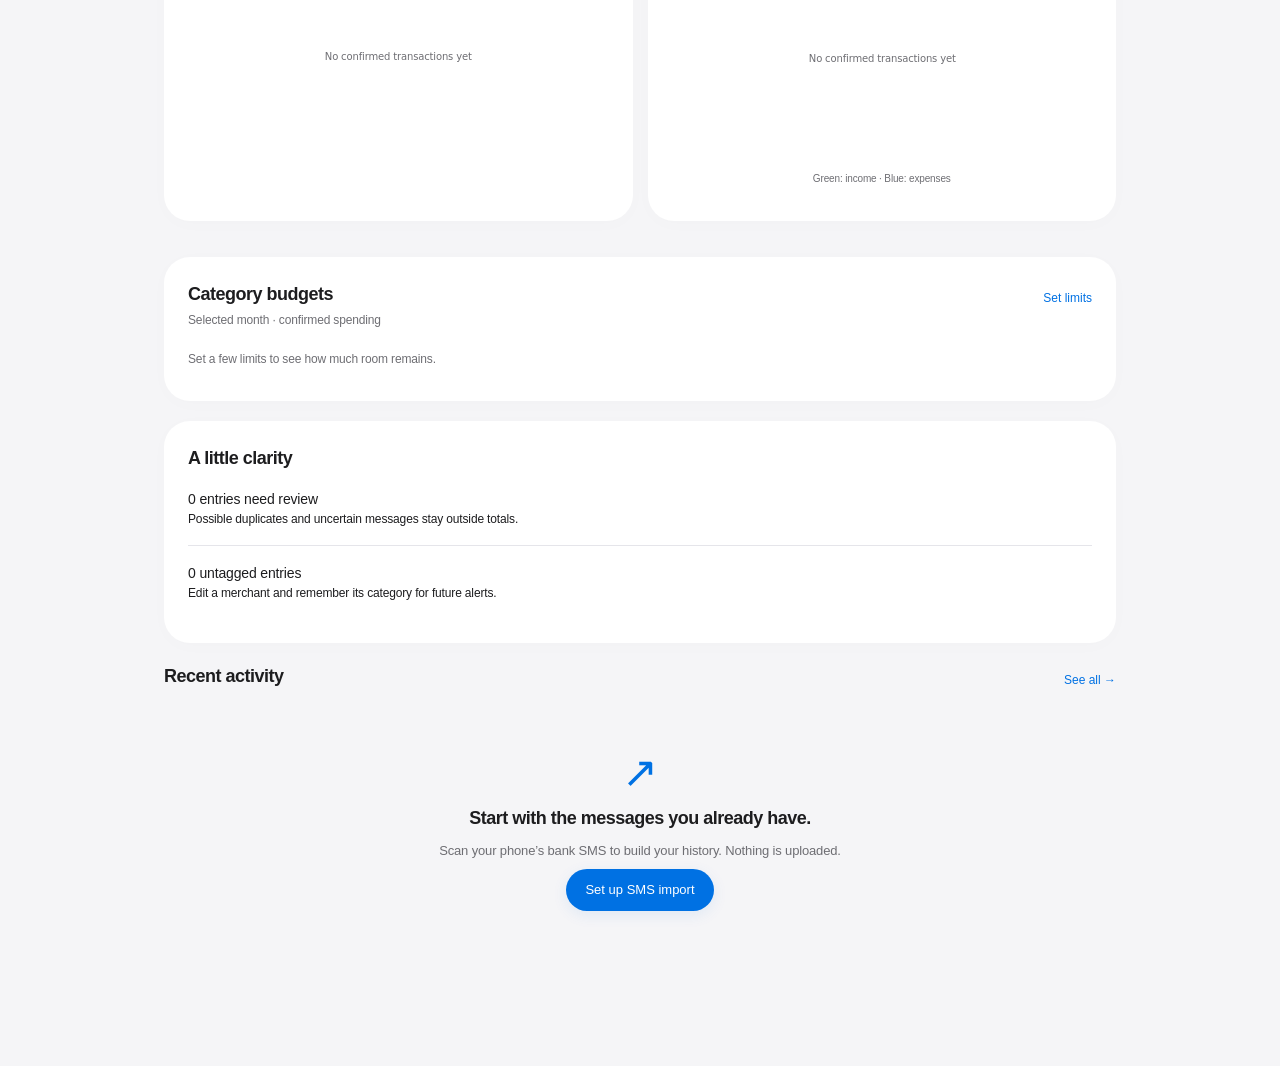
==== commit d8e52dba: "Add SMS balances, flexible expense plans with reminders, and temporal chart zoom" ====
--- a/app/src/main/assets/index.html
+++ b/app/src/main/assets/index.html
@@ -1,15 +1,15 @@
 <!doctype html><html lang="en"><head><meta charset="utf-8"><meta name="viewport" content="width=device-width,initial-scale=1,viewport-fit=cover"><meta http-equiv="Content-Security-Policy" content="default-src 'self' data:; script-src 'self'; style-src 'self'; connect-src 'none'; img-src 'self' data:"><title>Pocket Ledger</title><link rel="stylesheet" href="style.css"></head><body>
 <header><div class="brand"><span class="logo">P</span><div>Pocket Ledger<small>Your money, in perspective</small></div></div><button id="refresh" class="icon" aria-label="Refresh tracker">↻</button></header>
 <main><div class="status"><span id="statusDot" class="dot"></span><span id="status">SMS access not enabled</span><span class="local">ON DEVICE</span></div><article id="scanPanel" class="card hidden" role="status" aria-live="polite"><div class="cardTitle"><strong id="scanLabel">Preparing scan…</strong><button id="stopScan" class="textButton">Stop scan</button></div><progress id="scanProgress" max="100" value="0"></progress><p id="scanStats" class="muted"></p></article>
-<section id="overview" class="page"><div class="title"><div><p class="eyebrow">THE BIG PICTURE</p><h1>Your money story.</h1></div></div><div class="filters"><label>Period<select id="period"></select></label><label>Account<select id="bank"><option value="all">All banks</option></select></label></div>
+<section id="overview" class="page"><div class="title"><div><p class="eyebrow">THE BIG PICTURE</p><h1>Money.<br>Beautifully clear.</h1></div></div><div class="filters"><label>Period<select id="period"></select></label><label>Account<select id="bank"><option value="all">All banks</option></select></label></div>
 <div class="hero"><span>Expenses this period</span><h2 id="expense">₹0</h2><p id="comparison">Import messages to see your spending.</p><div class="heroBottom"><div><small>Income</small><strong id="income">₹0</strong></div><div><small>Net cash flow</small><strong id="net">₹0</strong></div></div></div>
-<div class="notice">SMS-detected activity • Net cash flow is not your bank balance. Review entries are excluded.</div>
-<article class="card"><div class="cardTitle"><div><h3>Spending movement</h3><p id="trendSubtitle">Daily outflow</p></div><select id="trendMode" aria-label="Trend view"><option value="daily">Daily</option><option value="cumulative">Cumulative</option></select></div><div class="chartViewport"><canvas id="trend" height="200" data-height="200" aria-label="Spending line chart"></canvas></div><div class="chartControls" data-chart="trend"><button type="button" data-action="out" aria-label="Zoom out trend">−</button><button type="button" data-action="in" aria-label="Zoom in trend">+</button><button type="button" data-action="left" aria-label="Pan left trend">←</button><button type="button" data-action="right" aria-label="Pan right trend">→</button><button type="button" data-action="reset">Reset</button></div><p id="trendDetail" class="chartDetail">Tap the chart to explore a day.</p></article>
-<div class="grid"><article class="card"><div class="cardTitle"><div><h3>Where it goes</h3><p>Expenses by category</p></div></div><div class="chartViewport"><canvas id="pie" height="195" data-height="195" aria-label="Category doughnut chart"></canvas></div><div class="chartControls" data-chart="pie"><button type="button" data-action="out" aria-label="Zoom out pie">−</button><button type="button" data-action="in" aria-label="Zoom in pie">+</button><button type="button" data-action="left" aria-label="Pan left pie">←</button><button type="button" data-action="right" aria-label="Pan right pie">→</button><button type="button" data-action="reset">Reset</button></div><div id="legend"></div></article><article class="card"><div class="cardTitle"><div><h3>Month by month</h3><p>Income & expenses · last 6 months</p></div></div><div class="chartViewport"><canvas id="bars" height="200" data-height="200" aria-label="Monthly income and expense bar chart"></canvas></div><div class="chartControls" data-chart="bars"><button type="button" data-action="out" aria-label="Zoom out bars">−</button><button type="button" data-action="in" aria-label="Zoom in bars">+</button><button type="button" data-action="left" aria-label="Pan left bars">←</button><button type="button" data-action="right" aria-label="Pan right bars">→</button><button type="button" data-action="reset">Reset</button></div><p class="chartDetail">Green: income · Purple: expenses</p></article></div>
+<article class="card balanceCard"><div class="cardTitle"><div><p class="eyebrow">YOUR ACCOUNTS</p><h3>Latest reported balances</h3></div><button id="balanceRefresh" class="textButton">Update ↻</button></div><div id="balanceList"></div><p class="muted">From bank SMS, with message date. Not a live bank connection. Scan history for older balances.</p></article><div class="notice">SMS-detected activity • Net cash flow is not your bank balance. Review entries are excluded.</div>
+<article class="card"><div class="cardTitle"><div><h3>Spending movement</h3><p id="trendSubtitle">Daily outflow</p></div><select id="trendMode" aria-label="Trend view"><option value="daily">Daily</option><option value="cumulative">Cumulative</option></select></div><div class="chartViewport"><canvas id="trend" height="200" data-height="200" aria-label="Spending line chart"></canvas></div><div id="timeRanges" class="timeRanges" aria-label="Chart time range"><button data-range="all">All</button><button data-range="year">1Y</button><button data-range="month">1M</button><button data-range="week">1W</button><button data-range="day">1D</button></div><p id="timeScale" class="muted"></p><div class="chartControls" data-chart="trend"><button type="button" data-action="out" aria-label="Zoom out trend">−</button><button type="button" data-action="in" aria-label="Zoom in trend">+</button><button type="button" data-action="left" aria-label="Pan left trend">←</button><button type="button" data-action="right" aria-label="Pan right trend">→</button><button type="button" data-action="reset">Reset</button></div><p id="trendDetail" class="chartDetail">Pinch to move from years to months to days. Tap a point for details.</p></article>
+<div class="grid"><article class="card"><div class="cardTitle"><div><h3>Where it goes</h3><p>Expenses by category</p></div></div><div class="chartViewport"><canvas id="pie" height="195" data-height="195" aria-label="Category doughnut chart"></canvas></div><div id="legend"></div></article><article class="card"><div class="cardTitle"><div><h3>Month by month</h3><p>Income & expenses · last 6 months</p></div></div><div class="chartViewport"><canvas id="bars" height="200" data-height="200" aria-label="Monthly income and expense bar chart"></canvas></div><p class="chartDetail">Green: income · Blue: expenses</p></article></div>
 <article class="card"><div class="cardTitle"><div><h3>Category budgets</h3><p>Selected month · confirmed spending</p></div><button id="editBudgets" class="textButton">Set limits</button></div><div id="budgetList"></div></article><article class="card"><h3>A little clarity</h3><div id="insights"></div></article><div class="cardTitle"><h3>Recent activity</h3><button id="seeAll" class="textButton">See all →</button></div><div id="recent"></div><div class="empty" id="welcome"><span class="emptyIcon">↗</span><h3>Start with the messages you already have.</h3><p>Scan your phone’s bank SMS to build your history. Nothing is uploaded.</p><button class="primary" id="welcomeScan">Set up SMS import</button></div></section>
-<section id="transactions" class="page hidden"><p class="eyebrow">EVERY RUPEE</p><h1>Your transactions.</h1><input id="search" type="search" placeholder="Search merchant, account or message"><div class="filters"><select id="txStatus" aria-label="Transaction status"><option value="all">All entries</option><option value="confirmed">Confirmed</option><option value="review">Needs review</option><option value="excluded">Excluded</option></select><select id="txDirection" aria-label="Direction"><option value="all">In & out</option><option value="debit">Money out</option><option value="credit">Money in</option></select></div><div class="filters"><select id="txTag" aria-label="Category tagging"><option value="all">All categories</option><option value="untagged">Untagged</option><option value="tagged">Tagged</option></select><span id="tagCounts" class="muted"></span></div><p class="muted">Uses the period and bank selected on Overview.</p><article class="card"><h3>Spending by category</h3><p class="muted">Confirmed expenses · share of selected spending</p><div id="categoryBars"></div></article><div id="txList"></div><button id="loadMore" class="secondary hidden">Show more</button></section>
-<section id="plans" class="page hidden"><p class="eyebrow">MAKE ROOM FOR WHAT MATTERS</p><h1>Look ahead.</h1><p class="muted">Use a verified balance, not SMS cash flow, to estimate what remains.</p><article class="card"><label>Available money now (₹)<input id="available" type="number" min="0" step="0.01" placeholder="Enter a verified balance"></label><label>Expected income before the horizon (₹)<input id="expected" type="number" min="0" step="0.01" placeholder="0"></label><label>Plan until<input id="horizon" type="date"></label><label>Other costs before that date (₹)<input id="otherCosts" type="number" min="0" step="0.01" placeholder="Bills, everyday spending…"></label></article><div class="hero planHero"><span id="forecastLabel">Estimated remaining</span><h2 id="forecast">—</h2><p id="forecastNote">Enter an available balance to start.</p></div><button id="newPlan" class="primary full">+ Add future expense</button><div id="planList"></div><p class="notice">Estimates only. Enter plans you have not paid yet and remove them after payment. Expected income is not guaranteed. Plans outside the horizon are excluded.</p></section>
-<section id="settings" class="page hidden"><p class="eyebrow">YOU ARE IN CONTROL</p><h1>Import & privacy.</h1><article class="card"><h3>Connect your SMS history</h3><p>Enable Read SMS for historical scanning and Receive SMS for new alerts. Scans transaction SMS across banks. Known senders are labelled automatically; unfamiliar account/card alerts go to review so you can verify their bank.</p><button id="permissions" class="primary full">Grant SMS access</button><button id="scan" class="secondary full">Scan all existing messages</button><p id="scanState" class="muted"></p></article><article class="card"><h3>How totals work</h3><p>Only confirmed entries count. Transfers, excluded entries and review entries do not contribute to income or spending. Choose “Remember this merchant category” to apply your choice to matching past and future entries. Categories use merchant names found in the SMS. Unknown or ambiguous places stay Untagged. Select Untagged in Transactions, then choose a category to move an entry into Tagged.</p><p>SMS time is shown as the alert date. The actual payment date may differ. Unsupported message formats may not import.</p><p>This app has no Internet permission. Data is stored inside Android’s app storage. Your SMS messages are never edited or deleted. Uninstalling the app removes its data.</p></article><article class="card"><h3>Your data</h3><button id="export" class="secondary full">Export transactions as CSV</button><button id="clear" class="danger full">Delete tracker data</button></article><p class="muted center">Pocket Ledger · All-bank SMS edition · 1.2</p></section>
+<section id="transactions" class="page hidden"><p class="eyebrow">EVERY RUPEE</p><h1>Your transactions.</h1><input id="search" type="search" placeholder="Search merchant, account or message"><p id="lookupState" class="muted" role="status"></p><div class="filters"><select id="txStatus" aria-label="Transaction status"><option value="all">All entries</option><option value="confirmed">Confirmed</option><option value="review">Needs review</option><option value="excluded">Excluded</option></select><select id="txDirection" aria-label="Direction"><option value="all">In & out</option><option value="debit">Money out</option><option value="credit">Money in</option></select></div><div class="filters"><select id="txTag" aria-label="Category tagging"><option value="all">All categories</option><option value="untagged">Untagged</option><option value="tagged">Tagged</option></select><span id="tagCounts" class="muted"></span></div><p class="muted">Uses the period and bank selected on Overview.</p><article class="card"><h3>Spending by category</h3><p id="categoryScope" class="muted">All confirmed expenses for the selected period and bank.</p><div id="categoryBars"></div></article><div id="txList"></div><button id="loadMore" class="secondary hidden">Show more</button></section>
+<section id="plans" class="page hidden"><p class="eyebrow">MAKE ROOM FOR WHAT MATTERS</p><h1>Look ahead.</h1><p class="muted">A little planning. A lot more peace of mind.</p><article class="card"><button id="useBalances" class="textButton">Use latest SMS balances →</button><p id="balanceForecastNote" class="muted"></p><label>Available money now (₹)<input id="available" type="number" min="0" step="0.01" placeholder="Enter a verified balance"></label><label>Expected income before the horizon (₹)<input id="expected" type="number" min="0" step="0.01" placeholder="0"></label><label>Plan until<input id="horizon" type="date"></label><label>Other costs before that date (₹)<input id="otherCosts" type="number" min="0" step="0.01" placeholder="Bills, everyday spending…"></label></article><div class="hero planHero"><span id="forecastLabel">Estimated remaining</span><h2 id="forecast">—</h2><p id="forecastNote">Enter an available balance to start.</p></div><article class="reminderInfo"><span id="reminderState"></span><button id="notificationAccess" class="textButton">Enable reminders</button></article><button id="newPlan" class="primary full">+ Add future expense</button><div id="planList"></div><p class="notice">Estimates only. Enter plans you have not paid yet and remove them after payment. Expected income is not guaranteed. Month-only plans reserve the full amount when their month intersects your horizon. Completed plans and plans outside the horizon are excluded. Dated reminders are scheduled for the morning; Android battery settings can delay delivery.</p></section>
+<section id="settings" class="page hidden"><p class="eyebrow">YOU ARE IN CONTROL</p><h1>Import & privacy.</h1><article class="card"><h3>Connect your SMS history</h3><p>Enable Read SMS for historical scanning and Receive SMS for new alerts. Scans transaction SMS across banks. Known senders are labelled automatically; unfamiliar account/card alerts go to review so you can verify their bank.</p><button id="permissions" class="primary full">Grant SMS access</button><button id="scan" class="secondary full">Scan all existing messages</button><p id="scanState" class="muted"></p></article><article class="card"><h3>How totals work</h3><p>Only confirmed entries count. Transfers, excluded entries and review entries do not contribute to income or spending. Choose “Remember this merchant category” to apply your choice to matching past and future entries. Categories use merchant names found in the SMS. Unknown or ambiguous places stay Untagged. Select Untagged in Transactions, then choose a category to move an entry into Tagged.</p><p>SMS time is shown as the alert date. The actual payment date may differ. Unsupported message formats may not import.</p><p>Financial data is stored inside Android’s app storage. Online lookup sends only merchant names. Your SMS messages are never edited or deleted. Uninstalling the app removes its data.</p></article><article class="card"><h3>Automatic merchant categories</h3><p>Known brands are tagged on this phone. Searching Activity also checks unclear merchants online. Only a cleaned merchant name is sent; amounts, accounts and SMS text stay on your phone. Confident business matches tag remaining entries automatically. Manual categories are preserved.</p><button id="retag" class="secondary full">Retag recognised Untagged entries</button><p id="googleStatus" class="muted"></p><details><summary>Use Google Maps business lookup</summary><p>Optional: enter your own Google Places API (New) key. Google requires API setup and billing, and requests may incur charges. Without a key, built-in merchant rules are used. Ambiguous matches stay Untagged.</p><label>Google Places API key<input id="googleKey" type="password" autocomplete="off" placeholder="Optional Google API key"></label><button id="saveGoogleKey" class="secondary full">Save key / clear to disable</button><p>Business lookup source: Google Maps.</p></details></article><article class="card"><h3>Your data</h3><button id="cleanAlerts" class="secondary full">Remove imported non-bank alerts</button><button id="export" class="secondary full">Export transactions as CSV</button><button id="clear" class="danger full">Delete tracker data</button></article><p class="muted center">Pocket Ledger · All-bank SMS edition · 1.6</p></section>
 </main><nav aria-label="Main navigation"><button data-page="overview" class="active"><span>◈</span>Overview</button><button data-page="transactions"><span>⇄</span>Activity</button><button data-page="plans"><span>◎</span>Plans</button><button data-page="settings"><span>⚙</span>Settings</button></nav><div id="toast" role="status"></div>
 <dialog id="editDialog"><form id="editForm"><div class="cardTitle"><h3>Review transaction</h3><button type="button" class="icon" id="closeEdit" aria-label="Close">×</button></div><div id="editSummary"></div><label>Bank<input id="editBank" maxlength="100" required></label><label>Merchant<input id="editMerchant" maxlength="100"></label><label>Category<select id="editCategory"></select></label><label>Direction<select id="editDirection"><option value="debit">Money out</option><option value="credit">Money in</option></select></label><label>Status<select id="editStatus"><option value="confirmed">Confirmed — include in totals</option><option value="review">Needs review — exclude for now</option><option value="excluded">Excluded — omit from totals</option></select></label><label class="check"><input id="learn" type="checkbox">Remember this merchant category</label><details><summary>Original SMS & parser notes</summary><p id="rawMessage"></p><p id="reason"></p></details><button id="saveEdit" type="submit" class="primary full">Save changes</button></form></dialog>
-<dialog id="planDialog"><form id="planForm"><div class="cardTitle"><h3>Future expense</h3><button id="closePlan" type="button" class="icon" aria-label="Close">×</button></div><label>What are you planning?<input id="planName" maxlength="100" required placeholder="Trip, phone, rent…"></label><label>Amount (₹)<input id="planAmount" type="number" min="0.01" step="0.01" required></label><label>Payment date<input id="planDate" type="date" required></label><button type="submit" class="primary full">Add to plan</button></form></dialog><dialog id="budgetDialog"><form id="budgetForm"><div class="cardTitle"><h3>Monthly category limits</h3><button id="closeBudgets" type="button" class="icon" aria-label="Close">×</button></div><p class="muted">Limits repeat each month. Blank means no limit. Uses the bank filter on Overview.</p><div id="budgetInputs"></div><button type="submit" class="primary full">Save budgets</button></form></dialog><script src="app.js"></script></body></html>
+<dialog id="planDialog"><form id="planForm"><div class="cardTitle"><h3>Future expense</h3><button id="closePlan" type="button" class="icon" aria-label="Close">×</button></div><label>What are you planning?<input id="planName" maxlength="100" required placeholder="Trip, phone, rent…"></label><label>Amount (₹)<input id="planAmount" type="number" min="0.01" step="0.01" required></label><label>Plan month<input id="planMonth" type="month" required></label><label class="check"><input id="planFlexible" type="checkbox" checked>Any day in this month</label><label id="planDateLabel" class="hidden">Payment date<input id="planDate" type="date"></label><p id="planReminderNote" class="muted">No date needed. This expense counts toward the selected month.</p><button id="savePlan" type="submit" class="primary full">Add to plan</button></form></dialog><dialog id="budgetDialog"><form id="budgetForm"><div class="cardTitle"><h3>Monthly category limits</h3><button id="closeBudgets" type="button" class="icon" aria-label="Close">×</button></div><p class="muted">Limits repeat each month. Blank means no limit. Uses the bank filter on Overview.</p><div id="budgetInputs"></div><button type="submit" class="primary full">Save budgets</button></form></dialog><script src="app.js"></script></body></html>
--- a/app/src/main/assets/style.css
+++ b/app/src/main/assets/style.css
@@ -2,3 +2,7 @@
 .budgetTrack{background:#283448;height:5px;border-radius:5px;margin-top:9px;overflow:hidden}.budgetTrack div{height:100%;border-radius:5px}
 
 .chartViewport{height:200px;overflow:hidden;position:relative;contain:layout paint}.chartViewport canvas{height:200px;max-height:200px;width:100%;max-width:100%;display:block}.chartControls{display:flex;gap:6px;justify-content:flex-end;margin-top:10px}.chartControls button{padding:6px 12px;background:#24314a;color:var(--text);font-size:12px}.categoryRow{padding:12px 0}.categoryHeading{display:flex;justify-content:space-between;gap:10px;font-size:12px}.categoryFill{height:8px;background:#29364d;border-radius:8px;overflow:hidden;margin-top:8px}.categoryFill span{display:block;height:100%;border-radius:8px}progress{display:block;width:100%;height:10px;accent-color:var(--accent)}#scanPanel{padding:14px;margin-top:0}#scanPanel p{margin-bottom:0}
+
+/* A quiet, editorial surface: generous type, restrained colour and deliberate hierarchy. */
+:root{color-scheme:light;--bg:#f5f5f7;--card:#fff;--line:#e5e5ea;--text:#1d1d1f;--muted:#6e6e73;--accent:#0071e3;--green:#21946b;--red:#b42336}
+body{font-family:-apple-system,BlinkMacSystemFont,"Helvetica Neue",Roboto,Arial,sans-serif;letter-spacing:-.15px;-webkit-font-smoothing:antialiased}header{padding:30px 24px 12px}.brand{font-size:17px;letter-spacing:-.5px}.brand small{letter-spacing:.1px;font-size:11px}.logo{background:#1d1d1f;color:#fff;border-radius:50%;height:36px;width:36px;font-size:20px;font-weight:400}main{padding:12px 24px 130px;max-width:1000px}.status{margin:8px 0 34px;font-size:10px}.local{letter-spacing:1.2px}.eyebrow{font-size:10px;font-weight:600;letter-spacing:1.4px;color:var(--muted);margin-bottom:12px}h1{font-size:46px;line-height:1.03;letter-spacing:-2px;font-weight:600;margin-bottom:30px}h2{font-size:52px;letter-spacing:-2.4px;font-weight:500}h3{font-size:18px;letter-spacing:-.5px;font-weight:600}.hero{background:linear-gradient(140deg,#252629,#111214);color:white;border-radius:28px;padding:28px;box-shadow:0 15px 40px #1d1d1f12}.hero span{font-size:12px;letter-spacing:.2px;color:#dadadd}.hero p,.heroBottom small{color:#bdbdc2;font-size:12px}.heroBottom{border-color:#ffffff21}.heroBottom strong{font-size:20px;font-weight:500}.card{border:0;border-radius:26px;padding:24px;margin:20px 0;box-shadow:0 3px 20px #1d1d1f04}.cardTitle{margin-bottom:18px;align-items:flex-start}.cardTitle p{font-size:12px}.cardTitle select{background:#f5f5f7;border:0}.notice{font-size:11px;color:#77777e;padding:14px 2px}button{min-height:42px;font-size:13px;font-weight:500;border-radius:24px;padding:11px 19px;transition:transform .18s,opacity .18s}.primary{background:#0071e3;color:white;font-weight:500;box-shadow:0 4px 15px #0071e317}.secondary{background:#ededf0;color:#1d1d1f;border:0}.danger{background:#fff0f1;color:#b42336}.icon{background:#eaeaee;color:#1d1d1f;font-size:22px;height:42px;width:42px;display:grid;place-items:center;padding:0}.textButton{color:#0071e3;background:transparent;white-space:nowrap;padding:6px 0;min-height:34px;font-size:12px}.full{padding:14px;border-radius:25px}.filters{gap:10px;margin-bottom:22px}input,select{background:#f5f5f7;border:1px solid #e5e5ea;border-radius:14px;padding:14px;color:#1d1d1f;font-size:14px}label{font-size:12px;margin:15px 0}nav{bottom:14px;left:16px;right:16px;max-width:650px;margin:auto;border:1px solid #ffffffd9;background:#ffffffeb;border-radius:28px;padding:6px 8px;box-shadow:0 8px 32px #00000014;backdrop-filter:blur(24px)}nav button{font-size:10px;min-height:57px;padding:6px 4px;border-radius:22px}nav span{font-size:20px;margin-bottom:2px}nav .active{background:#edf4fc;color:#0071e3}.tx{padding:18px 0;gap:12px;border-color:#ededf0}.txIcon{background:#f0f3f7;color:#0071e3;border-radius:50%;height:42px;width:42px;font-size:17px}.txBody strong{font-size:14px;font-weight:500}.txBody small{font-size:10px;line-height:1.5}.txAmount{font-size:14px;letter-spacing:-.4px}.reviewBadge{color:#9a6700!important}.categoryFill,.budgetTrack{background:#ededf2;height:6px}.categoryRow{padding:13px 0}.categoryHeading{font-size:12px}.chartControls{justify-content:center;gap:8px}.chartControls button{background:#f0f0f3;color:#1d1d1f;border-radius:50%;width:38px;min-height:38px;padding:4px;font-size:17px}.chartControls button:last-child{border-radius:20px;width:auto;padding:6px 16px;font-size:12px}.timeRanges{display:flex;justify-content:space-between;gap:6px;background:#f5f5f7;padding:4px;border-radius:20px;margin:16px 0 8px}.timeRanges button{flex:1;min-height:32px;padding:5px 8px;font-size:11px;background:transparent;color:#6e6e73;border-radius:17px}.timeRanges button.active{background:#fff;color:#0071e3;box-shadow:0 2px 8px #0001}#timeScale{text-align:center;font-size:10px}#trend{touch-action:pan-y}.balanceRow{display:flex;justify-content:space-between;gap:12px;align-items:center;padding:15px 0;border-bottom:1px solid #ededf0}.balanceRow:last-child{border:0}.balanceRow strong{font-size:14px;font-weight:500}.balanceRow small{display:block;font-size:10px;color:#6e6e73;margin-top:6px}.balanceCard .eyebrow{margin:0 0 6px;font-size:9px}.balanceCard>p{font-size:10px;line-height:1.6}.planRow{background:#fff;border:0;border-radius:22px;padding:20px;flex-wrap:wrap}.planRow div{min-width:40%;}.planRow strong{font-size:14px}.planRow small{font-size:10px;margin-top:5px}.planRow button{min-height:32px;min-width:32px;background:#f5f5f7;color:#0071e3;border-radius:50%;padding:4px}.planRow button:last-child{color:#b42336}.planRow.done{opacity:.6}.reminderInfo{display:flex;align-items:center;justify-content:space-between;gap:10px;padding:12px 0;font-size:11px;color:#6e6e73}dialog{background:#fff;border:0;border-radius:28px;padding:26px;box-shadow:0 24px 80px #0002}dialog::backdrop{background:#18181b66;backdrop-filter:blur(8px)}dialog .cardTitle h3{font-size:23px;letter-spacing:-.8px}#editSummary{font-size:12px;margin:18px 0;color:#6e6e73}.check{line-height:1.5}.check input{accent-color:#0071e3;width:18px;height:18px}#toast{background:#1d1d1f;color:#fff;border-radius:22px;bottom:100px;padding:16px 20px}.insight{padding:17px 0}.insight strong{font-size:14px;font-weight:500}.insight span{font-size:12px}.chartDetail{font-size:10px;line-height:1.5}progress{height:6px}@media(max-width:540px){h1{font-size:40px;letter-spacing:-1.8px}.hero{padding:25px}.hero h2{font-size:48px}.card{padding:21px}.grid{gap:0}header{padding-top:24px}}@media(max-width:340px){main{padding-left:16px;padding-right:16px}h1{font-size:35px}.hero h2{font-size:41px}.heroBottom strong{font-size:17px}.card{padding:17px}.planRow{padding:16px}}
